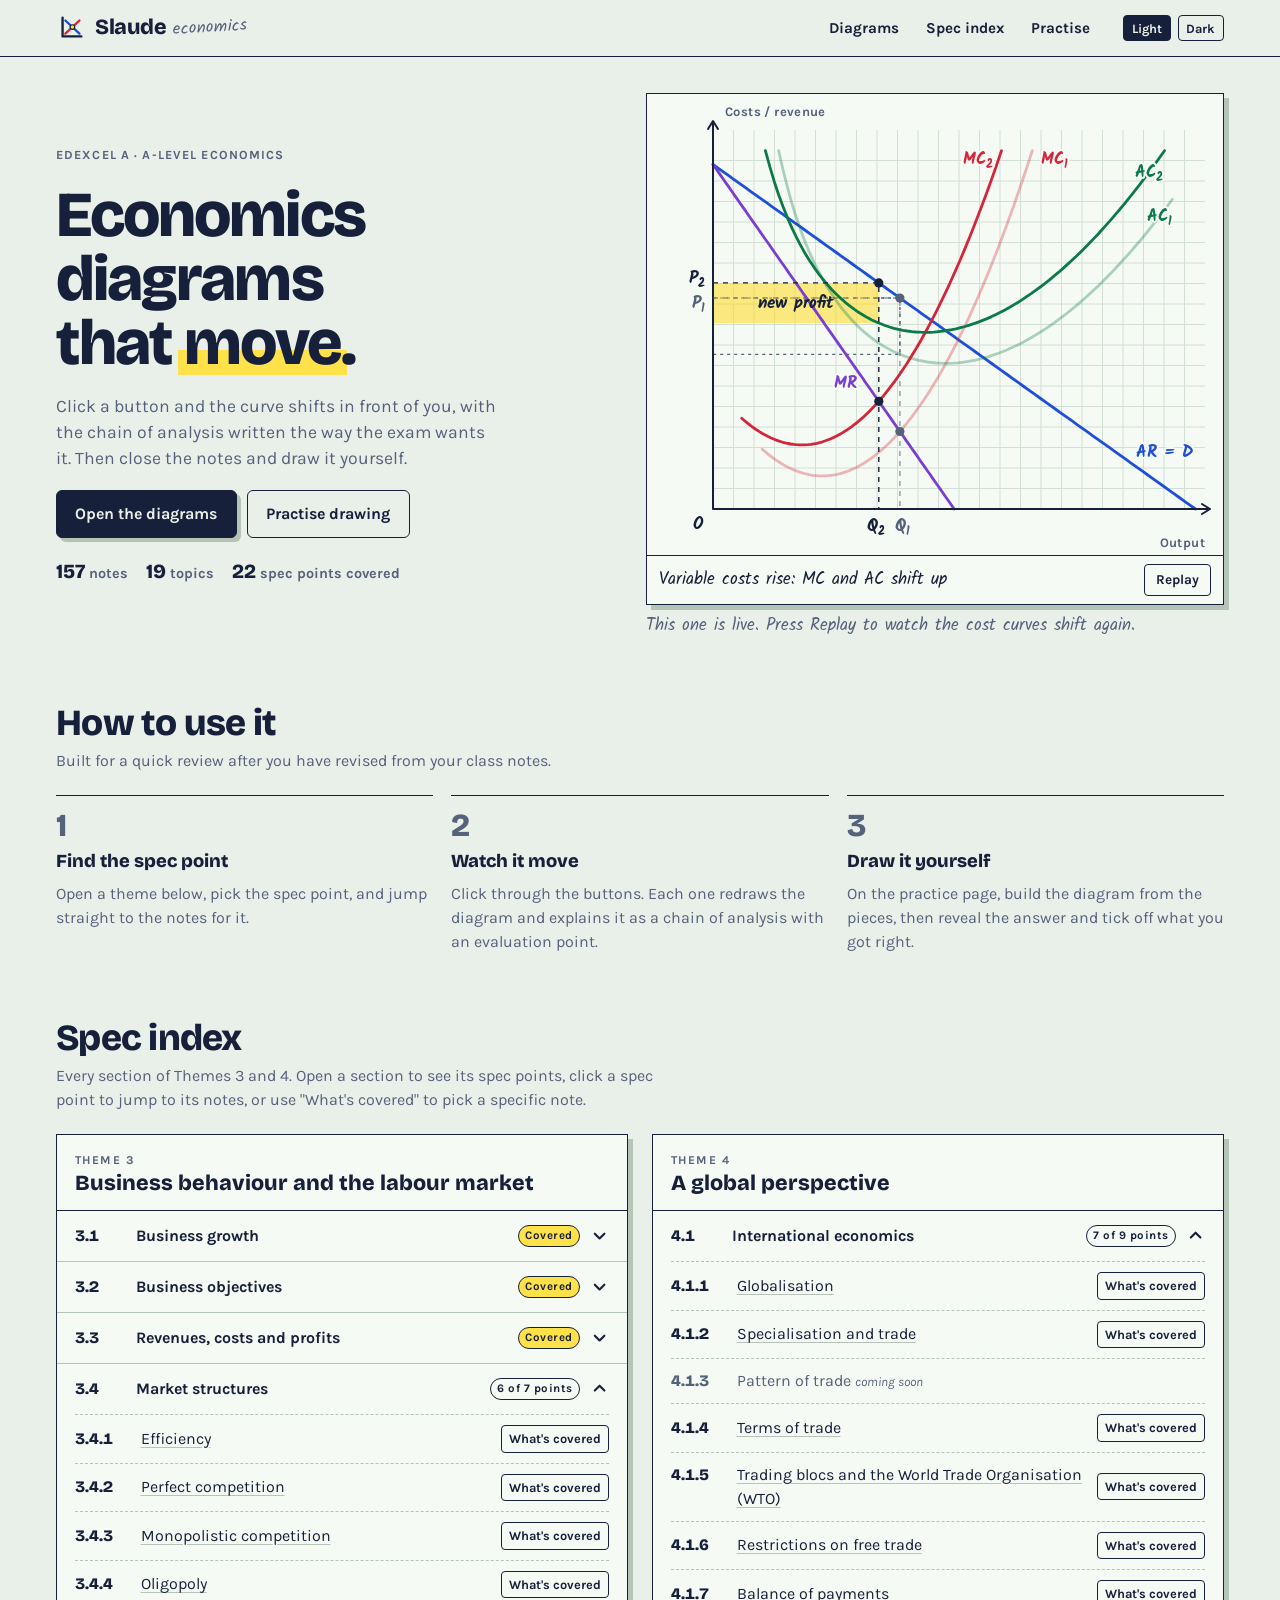
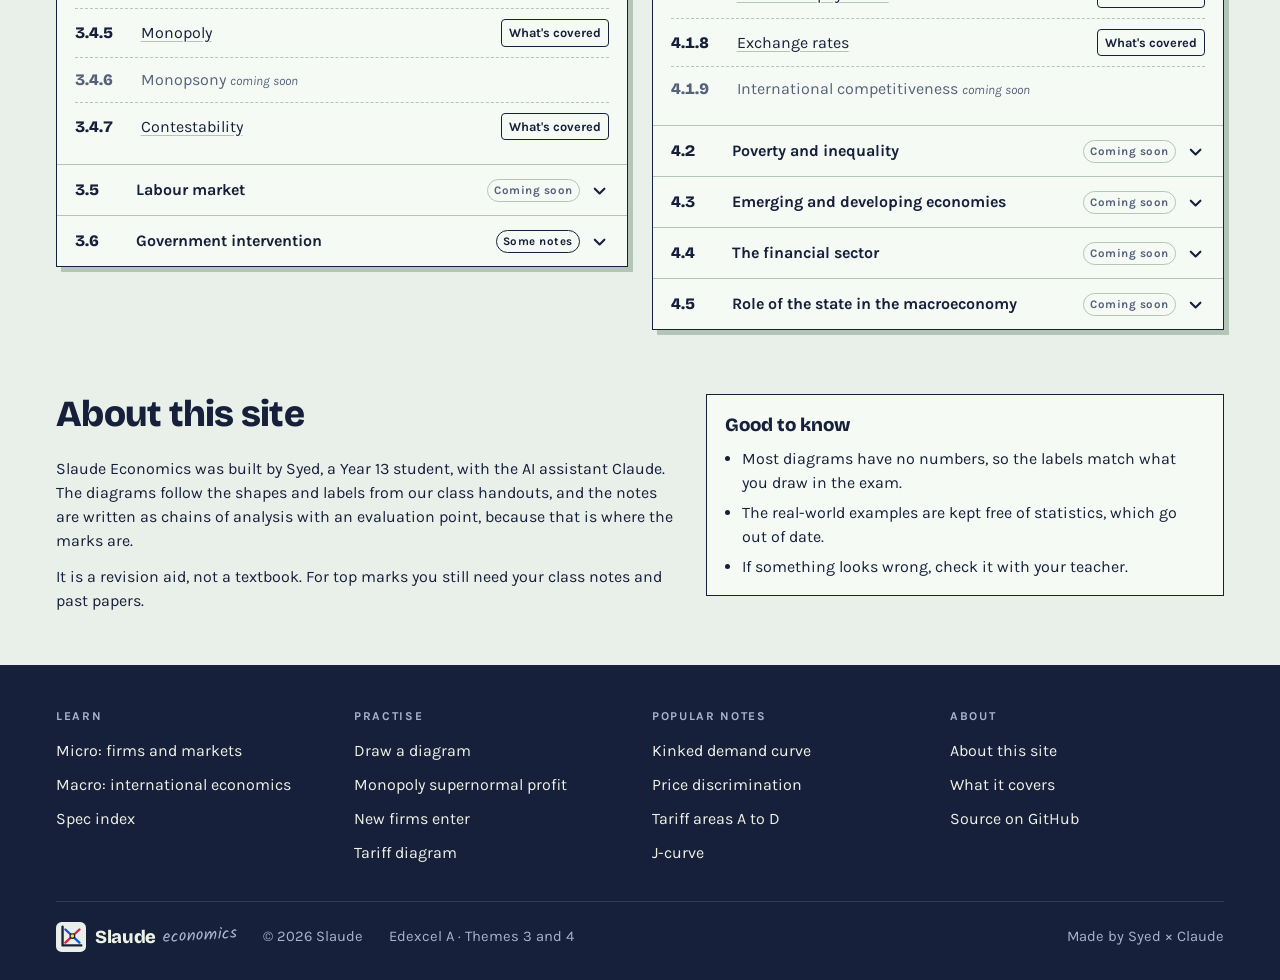
==== index.html @ 911ef0f9 "Add the rest of Theme 3: growth to barriers to entry Eight new Micro tabs built from MASTER handouts" ====
<!doctype html>
<html lang="en-GB">
<head>
<meta charset="utf-8">
<meta name="viewport" content="width=device-width, initial-scale=1, viewport-fit=cover">
<title>Slaude Economics: A-level Economics diagrams that move</title>
<meta name="description" content="Interactive A-level Economics (Edexcel A) diagrams with exam-style notes, a spec index for Themes 3 and 4, and a practice board for drawing diagrams yourself.">
<meta name="theme-color" content="#E9F0EA" media="(prefers-color-scheme: light)">
<meta name="theme-color" content="#14221D" media="(prefers-color-scheme: dark)">
<meta property="og:type" content="website">
<meta property="og:title" content="Slaude Economics: A-level Economics diagrams that move">
<meta property="og:description" content="Interactive A-level Economics (Edexcel A) diagrams with exam-style notes, a spec index for Themes 3 and 4, and a practice board for drawing diagrams yourself.">
<link rel="icon" href="favicon.svg" type="image/svg+xml">
<link rel="preconnect" href="https://fonts.googleapis.com">
<link rel="preconnect" href="https://fonts.gstatic.com" crossorigin>
<link rel="stylesheet" href="https://fonts.googleapis.com/css2?family=Bricolage+Grotesque:opsz,wght@12..96,600;12..96,800&family=Kalam:wght@400;700&family=Karla:wght@400;500;700&display=swap">
<link rel="stylesheet" href="style.css?v=26">
<link rel="stylesheet" href="site.css?v=26">
<script>try{var m=localStorage.getItem('tof-theme');if(m==='light'||m==='dark')document.documentElement.setAttribute('data-theme',m);}catch(e){}</script>
</head>
<body class="home-page">
<a class="skip" href="#main">Skip to content</a>
<header class="site-head">
  <div class="site-head-in">
    <a class="brand" href="./" aria-label="Slaude Economics, home">
      <img src="favicon.svg" alt="" width="30" height="30">
      <span class="brand-name">Slaude</span><span class="brand-sub">economics</span>
    </a>
    <nav class="site-nav" aria-label="Main">
      <a href="learn.html" data-nav="learn">Diagrams</a>
      <a href="./#spec" data-nav="spec">Spec index</a>
      <a href="practice.html" data-nav="practice">Practise</a>
    </nav>
    <div class="theme" role="group" aria-label="Colour mode">
      <button type="button" class="chip mini" id="theme-light" data-mode="light" aria-pressed="false">Light</button>
      <button type="button" class="chip mini" id="theme-dark" data-mode="dark" aria-pressed="false">Dark</button>
    </div>
  </div>
</header>
<main class="home" id="main">
  <section class="hero" aria-labelledby="hero-title">
    <div class="hero-text">
      <div class="eyebrow">Edexcel A &middot; A-level Economics</div>
      <h1 id="hero-title">Economics diagrams that <em>move</em>.</h1>
      <p class="lede">Click a button and the curve shifts in front of you, with the chain of analysis written the way the exam wants it. Then close the notes and draw it yourself.</p>
      <div class="cta">
        <a class="btn primary" href="learn.html">Open the diagrams</a>
        <a class="btn" href="practice.html">Practise drawing</a>
      </div>
      <ul class="facts" id="facts"></ul>
    </div>
    <div class="hero-demo">
      <div class="frame"><iframe src="learn.html?embed&amp;v=15#costup" title="Live example: a monopolist&#39;s variable costs rise" id="hero-frame"></iframe></div>
      <p class="cap">This one is live. Press Replay to watch the cost curves shift again.</p>
    </div>
  </section>

  <section aria-labelledby="how-title">
    <div class="sec-head">
      <h2 id="how-title">How to use it</h2>
      <p>Built for a quick review after you have revised from your class notes.</p>
    </div>
    <ol class="steps">
      <li><h3>Find the spec point</h3><p>Open a theme below, pick the spec point, and jump straight to the notes for it.</p></li>
      <li><h3>Watch it move</h3><p>Click through the buttons. Each one redraws the diagram and explains it as a chain of analysis with an evaluation point.</p></li>
      <li><h3>Draw it yourself</h3><p>On the practice page, build the diagram from the pieces, then reveal the answer and tick off what you got right.</p></li>
    </ol>
  </section>

  <section id="spec" aria-labelledby="spec-title">
    <div class="sec-head">
      <h2 id="spec-title">Spec index</h2>
      <p>Every section of Themes 3 and 4. Open a section to see its spec points, click a spec point to jump to its notes, or use "What&#39;s covered" to pick a specific note.</p>
    </div>
    <div class="spec-grid" id="spec-grid"></div>
  </section>

  <section id="about" class="about" aria-labelledby="about-title">
    <div>
      <div class="sec-head"><h2 id="about-title">About this site</h2></div>
      <p>Slaude Economics was built by Syed, a Year 13 student, with the AI assistant Claude. The diagrams follow the shapes and labels from our class handouts, and the notes are written as chains of analysis with an evaluation point, because that is where the marks are.</p>
      <p>It is a revision aid, not a textbook. For top marks you still need your class notes and past papers.</p>
    </div>
    <div class="card">
      <h3>Good to know</h3>
      <ul>
        <li>Most diagrams have no numbers, so the labels match what you draw in the exam.</li>
        <li>The real-world examples are kept free of statistics, which go out of date.</li>
        <li>If something looks wrong, check it with your teacher.</li>
      </ul>
    </div>
  </section>
</main>

<footer class="site-foot">
  <div class="foot-in">
    <div class="foot-cols">
      <div>
        <h2>Learn</h2>
        <ul>
          <li><a href="learn.html#micro">Micro: firms and markets</a></li>
          <li><a href="learn.html#macro">Macro: international economics</a></li>
          <li><a href="./#spec">Spec index</a></li>
        </ul>
      </div>
      <div>
        <h2>Practise</h2>
        <ul>
          <li><a href="practice.html">Draw a diagram</a></li>
          <li><a href="practice.html#q=mono-snp">Monopoly supernormal profit</a></li>
          <li><a href="practice.html#q=pc-entry">New firms enter</a></li>
          <li><a href="practice.html#q=tariff">Tariff diagram</a></li>
        </ul>
      </div>
      <div>
        <h2>Popular notes</h2>
        <ul>
          <li><a href="learn.html#kink">Kinked demand curve</a></li>
          <li><a href="learn.html#pd3">Price discrimination</a></li>
          <li><a href="learn.html#tf_areas">Tariff areas A to D</a></li>
          <li><a href="learn.html#fx_j">J-curve</a></li>
        </ul>
      </div>
      <div>
        <h2>About</h2>
        <ul>
          <li><a href="./#about">About this site</a></li>
          <li><a href="./#spec">What it covers</a></li>
          <li><a href="https://github.com/syedmominraza/econ-diagrams">Source on GitHub</a></li>
        </ul>
      </div>
    </div>
    <div class="foot-base">
      <a class="brand" href="./" aria-label="Slaude Economics, home"><img src="favicon.svg" alt="" width="26" height="26"><span class="brand-name">Slaude</span><span class="brand-sub">economics</span></a>
      <span>&copy; <span id="year">2026</span> Slaude</span>
      <span>Edexcel A &middot; Themes 3 and 4</span>
      <span class="made">Made by Syed &times; Claude</span>
    </div>
  </div>
</footer>
<script src="site.js?v=26"></script>
<script src="spec.js?v=26"></script>
<script src="home.js?v=26"></script>
</body>
</html>
---- style.css ----
/* A-level Economics Diagrams: styles */
html{-webkit-text-size-adjust:100%}
body{margin:0}
img{max-width:100%}
/* Layout: a revision-pad sheet. Topic tabs on top. Diagram on graph paper at left, pen-coloured curves,
   highlighter-pen shading; controls and exam-style notes at right. Dark = chalkboard. */
:root{
  --paper:#E9F0EA; --sheet:#F6FAF4; --grid:#D2DFD3; --rule:#B4C5B8;
  --ink:#17203A; --ink-soft:#56617A;
  --pen-ar:#1E4FD8; --pen-mr:#7A3FD0; --pen-mc:#D3263A; --pen-ac:#0B7A48;
  --eff-ink:#0A7F85;
  --hl-profit:#FFDD33; --hl-cost:#FF8DBA; --hl-dwl:#FF9A3D; --hl-cs:#6FB8FF; --hl-gain:#74D99A; --hl-op:.6;
  --swipe-a:#FFE24A; --swipe-b:#FFB3D1;
  --hover-bg:#FFE24A; --hover-fg:#17203A;
  --foot-bg:#17203A; --foot-fg:#EEF2E6; --foot-soft:#A9B3C9; --foot-line:#2E3A57; --heart:#E5484D;
  --font-display:"Bricolage Grotesque","Trebuchet MS",sans-serif;
  --font-body:"Karla","Segoe UI",system-ui,sans-serif;
  --font-hand:"Kalam","Comic Sans MS","Segoe Print",cursive;
}
@media (prefers-color-scheme: dark){
  :root:not([data-theme="light"]){
    --paper:#14221D; --sheet:#1A2C26; --grid:#284037; --rule:#3A564B;
    --ink:#EEF2E6; --ink-soft:#A6B6AB;
    --pen-ar:#84B4FF; --pen-mr:#C8ACFF; --pen-mc:#FF8E92; --pen-ac:#7FE0A6;
    --eff-ink:#62E0D4;
    --hl-profit:#FFE066; --hl-cost:#FF8DBA; --hl-dwl:#FFA552; --hl-cs:#6FB6FF; --hl-gain:#74D69A; --hl-op:.34;
    --swipe-a:rgba(255,224,102,.3); --swipe-b:rgba(255,141,186,.3);
    --hover-bg:#FFE066; --hover-fg:#14221D;
    --foot-bg:#0C1612; --foot-fg:#EEF2E6; --foot-soft:#94A79B; --foot-line:#24382F; --heart:#FF6B70;
    color-scheme:dark;
  }
}
:root[data-theme="dark"]{
  --paper:#14221D; --sheet:#1A2C26; --grid:#284037; --rule:#3A564B;
  --ink:#EEF2E6; --ink-soft:#A6B6AB;
  --pen-ar:#84B4FF; --pen-mr:#C8ACFF; --pen-mc:#FF8E92; --pen-ac:#7FE0A6;
  --eff-ink:#62E0D4;
  --hl-profit:#FFE066; --hl-cost:#FF8DBA; --hl-dwl:#FFA552; --hl-cs:#6FB6FF; --hl-gain:#74D69A; --hl-op:.34;
  --swipe-a:rgba(255,224,102,.3); --swipe-b:rgba(255,141,186,.3);
  --hover-bg:#FFE066; --hover-fg:#14221D;
    --foot-bg:#0C1612; --foot-fg:#EEF2E6; --foot-soft:#94A79B; --foot-line:#24382F; --heart:#FF6B70;
  color-scheme:dark;
}
*{box-sizing:border-box}
[hidden]{display:none!important}
body{background:var(--paper);color:var(--ink);font-family:var(--font-body);font-size:16px;line-height:1.5}
.page{max-width:1200px;margin:0 auto;padding-block:28px 48px;
  padding-left:max(16px, env(safe-area-inset-left, 0px));padding-right:max(16px, env(safe-area-inset-right, 0px));
  display:flex;flex-direction:column;gap:22px}

.page > header{display:flex;flex-direction:column;gap:6px}
.topbar{display:flex;justify-content:space-between;align-items:center;gap:12px;flex-wrap:wrap;margin-bottom:10px}
.theme{display:flex;gap:7px}
.credit{display:flex;flex-direction:column;align-items:flex-end;gap:3px;line-height:1;transform:rotate(-3deg);margin-right:6px}
.credit-main{background:linear-gradient(transparent 34%,var(--swipe-b) 34% 94%,transparent 94%);padding:0 .35em;white-space:nowrap}
.credit i{font-family:var(--font-hand);font-style:normal;font-size:1.05rem}
.credit b{font-family:var(--font-display);font-weight:800;font-size:1.45rem;letter-spacing:-.02em}
.credit small{font-size:.66rem;font-weight:700;letter-spacing:.16em;text-transform:uppercase;color:var(--ink-soft);padding-right:.35em}
.eyebrow{font-size:.78rem;font-weight:700;letter-spacing:.09em;text-transform:uppercase;color:var(--ink-soft)}
h1{font-family:var(--font-display);font-weight:800;font-size:clamp(1.8rem,4.6vw,2.8rem);line-height:1.08;margin:0;letter-spacing:-.02em;text-wrap:balance}
h1 span{background:linear-gradient(transparent 58%,var(--swipe-a) 58% 92%,transparent 92%);padding:0 .12em;margin:0 -.12em}
.lede{margin:0;max-width:60ch;color:var(--ink-soft)}

.tabs{display:flex;gap:8px;border-bottom:1.5px solid var(--ink);flex-wrap:wrap}
.tab{font-family:var(--font-display);font-weight:800;font-size:1.05rem;padding:.5em 1.1em;border:1.5px solid var(--ink);border-bottom:0;
  background:transparent;color:var(--ink);border-radius:6px 6px 0 0;cursor:pointer}
.tab:hover{background:var(--hover-bg);color:var(--hover-fg)}
.tab[aria-selected="true"]{background:var(--ink);color:var(--paper)}
/* Micro has two labelled rows of tabs */
.tabs.grouped{flex-direction:column;flex-wrap:nowrap;gap:12px;border-bottom:0}
.tabgroup{display:flex;flex-direction:column;gap:6px;min-width:0}
.tabgroup-h{font-size:.74rem;font-weight:700;letter-spacing:.09em;text-transform:uppercase;color:var(--ink-soft)}
.tabrow{display:flex;gap:8px;flex-wrap:wrap;border-bottom:1.5px solid var(--ink)}
.tabrow .tab{font-size:1rem;padding:.45em .95em}
/* on a phone each group is one row you swipe sideways, so 13 tabs do not push the diagram down */
@media (max-width:560px){
  .tabrow{gap:6px;border-bottom:0;flex-wrap:nowrap;overflow-x:auto;scrollbar-width:none;padding-bottom:2px;position:relative}
  .tabrow::-webkit-scrollbar{display:none}
  .tabrow .tab{flex:0 0 auto;border-bottom:1.5px solid var(--ink);border-radius:6px;font-size:.93rem;padding:.36em .75em}
}

.layout{display:grid;grid-template-columns:minmax(0,1.12fr) minmax(0,1fr);gap:32px;align-items:start}
.diagram{position:sticky;top:calc(12px + env(safe-area-inset-top, 0px));min-width:0}
.side{display:flex;flex-direction:column;gap:24px;min-width:0}
@media (max-width:880px){
  .layout{grid-template-columns:minmax(0,1fr);gap:20px}
  .diagram{position:static}
}

/* diagram sheet */
.sheet{background:var(--sheet);border:1.5px solid var(--ink);box-shadow:5px 5px 0 var(--rule)}
#plot{width:100%;display:block}
#plot svg{display:block;width:100%;height:auto}
.sheet-foot{display:flex;justify-content:space-between;align-items:center;gap:12px;flex-wrap:wrap;
  border-top:1.5px solid var(--ink);padding:8px 12px;min-height:46px}
.showing{font-family:var(--font-hand);font-size:1.05rem;line-height:1.3}
.replay{font:inherit;font-weight:700;font-size:.85rem;padding:.35em .8em;border:1.5px solid var(--ink);
  background:transparent;color:var(--ink);border-radius:4px;cursor:pointer}
.replay:hover{background:var(--hover-bg);color:var(--hover-fg)}

/* svg styling */
.gridline{stroke:var(--grid);stroke-width:1}
.axis{stroke:var(--ink);stroke-width:2;fill:none;stroke-linecap:round;stroke-linejoin:round}
.curve{fill:none;stroke-width:2.8;stroke-linecap:round;stroke-linejoin:round}
.c-ar{stroke:var(--pen-ar)} .c-mr{stroke:var(--pen-mr)} .c-mc{stroke:var(--pen-mc)} .c-ac{stroke:var(--pen-ac)}
.mrgap{stroke-dasharray:2 7}
.ghost{opacity:.33}
.guide{fill:none;stroke:var(--ink);stroke-width:1.4;stroke-dasharray:5 5}
.guide.muted{stroke:var(--ink-soft);opacity:.65}
.guide.eff{stroke:var(--eff-ink)}
.gap{stroke:var(--eff-ink);stroke-width:4;stroke-linecap:round}
.leader{stroke:var(--ink);stroke-width:1.3;fill:none}
.leader.eff{stroke:var(--eff-ink)}
.dot{fill:var(--ink)} .dot.muted{fill:var(--ink-soft)} .dot.eff{fill:var(--eff-ink)}
.area{opacity:var(--hl-op)}
.a-profit{fill:var(--hl-profit)} .a-cost{fill:var(--hl-cost)} .a-dwl{fill:var(--hl-dwl)} .a-cs{fill:var(--hl-cs)} .a-gain{fill:var(--hl-gain)}
.outline{fill:none;stroke:var(--ink-soft);stroke-width:1.4;stroke-dasharray:3 4}
#plot text{font-family:var(--font-hand);fill:var(--ink)}
#plot text.halo{paint-order:stroke;stroke:var(--sheet);stroke-width:4px;stroke-linejoin:round}
#plot text.t-ar{fill:var(--pen-ar)} #plot text.t-mr{fill:var(--pen-mr)} #plot text.t-mc{fill:var(--pen-mc)} #plot text.t-ac{fill:var(--pen-ac)}
#plot text.t-eff{fill:var(--eff-ink)} #plot text.t-muted{fill:var(--ink-soft)}
#plot text.bold{font-weight:700}
#plot text.panel-head{font-family:var(--font-body);font-weight:700;fill:var(--ink)}
#plot text.axis-title{font-family:var(--font-body);font-weight:700;fill:var(--ink-soft);letter-spacing:.03em}
.sub{font-size:.72em}
/* boxes in the business growth (integration) diagram */
.cbox{fill:var(--sheet);stroke:var(--ink);stroke-width:1.5}
.cbox.me{fill:var(--swipe-a)} .cbox.on{fill:var(--swipe-b)}
#plot text.role{font-family:var(--font-body);font-weight:500;fill:var(--ink-soft)}
.fade{animation:fade .4s ease-out}
@keyframes fade{from{opacity:0}to{opacity:1}}

/* html panels inside the sheet (payoff matrix, concentration ratio) */
#panel{padding:18px 16px 20px;display:flex;flex-direction:column;gap:14px}
.panel-head{display:flex;justify-content:space-between;gap:10px;flex-wrap:wrap;align-items:baseline}
.panel-head strong{font-family:var(--font-display);font-weight:800;font-size:1.05rem}
.key{display:flex;gap:14px;font-weight:700;font-size:.85rem}
.fa{color:var(--pen-ar)} .fb{color:var(--pen-mc)}
.game{width:100%;border-collapse:separate;border-spacing:6px;table-layout:fixed}
.game th{font-size:.8rem;font-weight:700;line-height:1.25;padding:4px 2px;text-align:center}
.game th.rowh{text-align:right;padding-right:6px;width:24%}
.game th small{display:block;font-size:.72rem;letter-spacing:.07em;text-transform:uppercase}
.cell{width:100%;display:flex;flex-direction:column;gap:5px;align-items:center;padding:16px 4px;border:1.5px solid var(--ink);
  background:transparent;border-radius:4px;cursor:pointer;font:inherit;color:var(--ink)}
.cell:hover{background:var(--swipe-b)}
.cell[aria-pressed="true"]{background:var(--swipe-a);box-shadow:inset 0 0 0 2px var(--ink)}
.cell:focus-visible{outline:3px solid var(--pen-ar);outline-offset:2px}
.pay{font-family:var(--font-display);font-weight:800;font-size:1.02rem;line-height:1.2;padding:2px 9px;border:2px solid transparent;border-radius:999px;white-space:nowrap}
.pay.a{color:var(--pen-ar)} .pay.b{color:var(--pen-mc)}
.pay.best{border-color:currentColor}
.hint{font-family:var(--font-hand);font-size:1.02rem;line-height:1.35;margin:0}

.cr-rows{display:flex;flex-direction:column;gap:7px}
.cr-row{display:grid;grid-template-columns:4.6em 4.4em minmax(0,1fr);gap:10px;align-items:center}
.cr-row label,.cr-row .nm{font-weight:700;font-size:.9rem}
.cr-row input{font:inherit;font-weight:700;width:100%;padding:.25em .4em;border:1.5px solid var(--ink);border-radius:4px;background:var(--paper);color:var(--ink);font-variant-numeric:tabular-nums}
.cr-row .val{font-weight:700;font-variant-numeric:tabular-nums;padding-left:.45em}
.bar{height:16px;background:transparent;border-bottom:1px dashed var(--rule)}
.bar i{display:block;height:100%;background:var(--ink-soft);opacity:.45;min-width:2px}
.cr-row.top .bar i{background:var(--hl-profit);opacity:1;box-shadow:inset 0 0 0 1.5px var(--ink)}
.cr-out{border-top:1.5px solid var(--ink);padding-top:12px;display:flex;flex-direction:column;gap:4px}
.cr-out .big{font-family:var(--font-display);font-weight:800;font-size:1.9rem;line-height:1.1;font-variant-numeric:tabular-nums}
.cr-out .sum{font-weight:700;font-variant-numeric:tabular-nums}
.minis{display:flex;flex-wrap:wrap;gap:7px;align-items:center}
.minis span{font-size:.74rem;font-weight:700;letter-spacing:.09em;text-transform:uppercase;color:var(--ink-soft);margin-right:2px}

/* Micro / Macro switch */
.sections{display:inline-flex;align-self:flex-start;border:1.5px solid var(--ink);border-radius:999px;padding:3px;gap:2px}
.sec{font-family:var(--font-display);font-weight:800;font-size:1.05rem;padding:.38em 1.4em;border:0;border-radius:999px;background:transparent;color:var(--ink);cursor:pointer}
.sec:hover{background:var(--hover-bg);color:var(--hover-fg)}
.sec[aria-selected="true"]{background:var(--ink);color:var(--paper)}
.sec:focus-visible{outline:3px solid var(--pen-ar);outline-offset:2px}

/* text cards shown in the sheet (examples, consumer effects, notes-only topics) */
.card-list{display:flex;flex-direction:column;gap:14px}
.ex{display:flex;flex-direction:column;gap:6px;padding-bottom:14px;border-bottom:1px dashed var(--rule)}
.ex:last-child{border-bottom:0;padding-bottom:0}
.ex h4{margin:0;font-family:var(--font-display);font-weight:800;font-size:1.08rem;line-height:1.25;display:flex;flex-wrap:wrap;gap:8px;align-items:center}
.ex p{margin:0;font-size:.93rem;line-height:1.45}
.ex b.k{font-size:.7rem;font-weight:700;letter-spacing:.08em;text-transform:uppercase;color:var(--ink-soft);margin-right:.6em}
.chipv{font-family:var(--font-body);font-weight:700;font-size:.78rem;line-height:1.3;padding:.12em .55em;border:1.5px solid var(--ink);border-radius:4px;white-space:nowrap}
.chipv.yes{background:var(--swipe-a)} .chipv.no{background:var(--swipe-b)}
.chips-v{display:flex;flex-wrap:wrap;gap:5px}

/* calculators */
.calc-grid{display:grid;grid-template-columns:5.5em minmax(0,1fr) minmax(0,1fr);gap:8px 10px;align-items:center}
.calc-grid .ch{font-size:.74rem;font-weight:700;letter-spacing:.07em;text-transform:uppercase;color:var(--ink-soft)}
.calc-grid .cl{font-weight:700;font-size:.92rem}
.calc-grid input{font:inherit;font-weight:700;width:100%;padding:.25em .4em;border:1.5px solid var(--ink);border-radius:4px;background:var(--paper);color:var(--ink);font-variant-numeric:tabular-nums}
/* theme 3 calculators: a revenue table and simple label / input forms */
.ctable{display:grid;gap:6px 10px;align-items:center}
.ct-rev{grid-template-columns:1.6em minmax(0,1.3fr) repeat(3,minmax(0,1fr))}
.ctable .ch{font-size:.72rem;font-weight:700;letter-spacing:.07em;text-transform:uppercase;color:var(--ink-soft)}
.ctable .cq,.ctable .cv{font-weight:700;font-variant-numeric:tabular-nums}
.ctable .cv.hi{background:var(--swipe-a);border-radius:3px;padding:0 .25em;justify-self:start}
.ctable input,.cform input{font:inherit;font-size:16px;font-weight:700;width:100%;padding:.25em .4em;border:1.5px solid var(--ink);border-radius:4px;background:var(--paper);color:var(--ink);font-variant-numeric:tabular-nums}
.cform{display:grid;grid-template-columns:minmax(0,1fr) minmax(0,9.5em);gap:8px 12px;align-items:center}
.cform label{font-weight:700;font-size:.92rem;line-height:1.3}
.slide{display:grid;grid-template-columns:8.2em minmax(0,1fr) 2.2em;gap:10px;align-items:center}
.slide label{font-weight:700;font-size:.9rem}
.slide b{font-family:var(--font-display);font-weight:800;font-variant-numeric:tabular-nums}
.slide input{width:100%;accent-color:var(--pen-ar)}

/* controls */
.controls{display:flex;flex-direction:column;gap:14px}
.group{display:flex;flex-direction:column;gap:7px}
.group h2{margin:0;font-family:var(--font-body);font-size:.74rem;font-weight:700;letter-spacing:.09em;text-transform:uppercase;color:var(--ink-soft)}
.chips{display:flex;flex-wrap:wrap;gap:7px}
.chip{font:inherit;font-weight:700;font-size:.9rem;line-height:1.2;padding:.5em .75em;border:1.5px solid var(--ink);
  background:transparent;color:var(--ink);border-radius:4px;cursor:pointer}
.chip.mini{font-size:.82rem;padding:.35em .6em}
.chip:hover{background:var(--hover-bg);color:var(--hover-fg)}
.chip[aria-pressed="true"]{background:var(--ink);color:var(--paper)}
.chip:focus-visible,.replay:focus-visible,.tab:focus-visible{outline:3px solid var(--pen-ar);outline-offset:2px}

/* notes */
.notes{border-top:1.5px solid var(--ink);padding-top:18px;display:flex;flex-direction:column;gap:16px}
.notes h3{font-family:var(--font-display);font-weight:800;font-size:1.55rem;line-height:1.15;margin:0;text-wrap:balance;letter-spacing:-.01em}
.notes p{margin:0;max-width:62ch}
.lead{font-size:1.02rem}
.label{font-size:.74rem;font-weight:700;letter-spacing:.09em;text-transform:uppercase;color:var(--ink-soft);margin:0 0 6px}
ol.chain,ul.plain{margin:0;padding:0;list-style:none;display:flex;flex-direction:column;gap:9px;max-width:62ch}
ol.chain{counter-reset:step}
ol.chain li{counter-increment:step;display:grid;grid-template-columns:1.7em minmax(0,1fr);gap:4px}
ol.chain li::before{content:counter(step);font-family:var(--font-display);font-weight:800;font-size:1.05rem;line-height:1.4;color:var(--ink-soft)}
ul.plain li{display:grid;grid-template-columns:5.2em minmax(0,1fr);gap:8px}
ul.plain b{font-family:var(--font-hand);font-size:1.1rem;line-height:1.35}
.k-ar{color:var(--pen-ar)} .k-mr{color:var(--pen-mr)} .k-mc{color:var(--pen-mc)} .k-ac{color:var(--pen-ac)}
.compare{display:grid;grid-template-columns:repeat(4,minmax(0,1fr));border:1.5px solid var(--ink)}
.compare div{padding:8px 10px;display:flex;flex-direction:column;gap:1px;min-width:0}
.compare div+div{border-left:1.5px solid var(--ink)}
.compare span{font-size:.72rem;font-weight:700;letter-spacing:.07em;text-transform:uppercase;color:var(--ink-soft)}
.compare strong{font-family:var(--font-display);font-weight:800;font-size:1rem;line-height:1.25}
@media (max-width:460px){
  .compare{grid-template-columns:repeat(2,minmax(0,1fr))}
  .compare div:nth-child(3){border-left:0}
  .compare div:nth-child(n+3){border-top:1.5px solid var(--ink)}
}
.eval .label span{background:linear-gradient(transparent 40%,var(--swipe-b) 40% 95%,transparent 95%);padding:0 .25em;margin:0 -.25em;color:var(--ink)}
.tip{font-family:var(--font-hand);font-size:1.12rem;line-height:1.4;color:var(--pen-mc);max-width:52ch}
.page-note{font-size:.85rem;color:var(--ink-soft);border-top:1px solid var(--rule);padding-top:14px}
@media (prefers-reduced-motion: reduce){.fade{animation:none}}
---- site.css ----
/* =====================================================================
   Site chrome (header, footer), home page, spec index and practice page.
   Colour tokens come from style.css.
   ===================================================================== */
html{scroll-padding-top:84px}
.skip{position:absolute;left:-9999px;top:8px;z-index:50;background:var(--ink);color:var(--paper);padding:.5em .9em;border-radius:4px}
.skip:focus{left:max(16px, env(safe-area-inset-left, 0px))}
a{color:inherit}

/* ---------- header ---------- */
body::before{content:"";position:fixed;inset:0 0 auto;height:env(safe-area-inset-top, 0px);z-index:31;background:var(--paper)}
.site-head{position:sticky;top:env(safe-area-inset-top, 0px);z-index:30;background:var(--paper);border-bottom:1.5px solid var(--ink)}
.site-head-in{max-width:1200px;margin:0 auto;display:flex;align-items:center;gap:10px 22px;flex-wrap:wrap;
  padding-block:10px;padding-left:max(16px, env(safe-area-inset-left, 0px));padding-right:max(16px, env(safe-area-inset-right, 0px))}
.brand{display:inline-flex;align-items:center;gap:9px;text-decoration:none;color:var(--ink);margin-right:auto}
.brand img{width:30px;height:30px;display:block}
.brand-name{font-family:var(--font-display);font-weight:800;font-size:1.35rem;letter-spacing:-.02em;line-height:1}
.brand-sub{font-family:var(--font-hand);font-size:1.05rem;line-height:1;color:var(--ink-soft);transform:rotate(-3deg);margin-left:-2px}
.site-nav{display:flex;gap:4px;align-items:center}
.site-nav a{font-weight:700;font-size:.95rem;text-decoration:none;padding:.45em .75em;border-radius:6px;color:var(--ink)}
.site-nav a:hover{background:var(--hover-bg);color:var(--hover-fg)}
.site-nav a[aria-current="page"]{background:var(--ink);color:var(--paper)}
.site-head .theme .chip{font-size:.8rem;padding:.35em .6em}
@media (max-width:640px){
  .site-head-in{gap:8px 10px}
  .site-nav{order:3;width:100%;justify-content:space-between}
  .site-nav a{flex:1;text-align:center;padding:.45em .3em;font-size:.9rem}
}

/* ---------- footer ---------- */
.site-foot{background:var(--foot-bg);color:var(--foot-fg);margin-top:40px}
.foot-in{max-width:1200px;margin:0 auto;padding-block:42px 28px;
  padding-left:max(16px, env(safe-area-inset-left, 0px));padding-right:max(16px, env(safe-area-inset-right, 0px))}
.foot-cols{display:grid;grid-template-columns:repeat(4,minmax(0,1fr));gap:28px 24px}
.foot-cols h2{margin:0 0 14px;font-family:var(--font-body);font-size:.75rem;font-weight:700;letter-spacing:.14em;text-transform:uppercase;color:var(--foot-soft)}
.foot-cols ul{list-style:none;margin:0;padding:0;display:flex;flex-direction:column;gap:10px}
.foot-cols a{color:var(--foot-fg);text-decoration:none;font-size:1rem}
.foot-cols a:hover{text-decoration:underline;text-underline-offset:3px}
.foot-base{display:flex;flex-wrap:wrap;align-items:center;gap:10px 26px;margin-top:36px;padding-top:20px;border-top:1px solid var(--foot-line);color:var(--foot-soft);font-size:.92rem}
.foot-base .brand{color:var(--foot-fg);margin-right:0}
.foot-base .brand-name{font-size:1.15rem}
.foot-base .brand-sub{color:var(--foot-soft)}
.foot-base .made{margin-left:auto;display:inline-flex;align-items:center;gap:6px}
.heart{color:var(--heart);font-size:1.15em;line-height:1}
@media (max-width:760px){
  .foot-cols{grid-template-columns:repeat(2,minmax(0,1fr))}
  .foot-base .made{margin-left:0}
}

/* ---------- home: hero ---------- */
.home{max-width:1200px;margin:0 auto;padding-block:36px 0;display:flex;flex-direction:column;gap:64px;
  padding-left:max(16px, env(safe-area-inset-left, 0px));padding-right:max(16px, env(safe-area-inset-right, 0px))}
.hero{display:grid;grid-template-columns:minmax(0,1fr) minmax(0,1.05fr);gap:40px;align-items:center}
.hero-text{display:flex;flex-direction:column;gap:18px;min-width:0}
.hero h1{font-size:clamp(2.3rem,6vw,4rem);line-height:1;letter-spacing:-.03em}
.hero h1 em{font-style:normal;background:linear-gradient(transparent 60%,var(--swipe-a) 60% 92%,transparent 92%);padding:0 .1em;margin:0 -.1em}
.hero .lede{font-size:1.1rem;max-width:44ch}
.cta{display:flex;flex-wrap:wrap;gap:10px}
.btn{display:inline-flex;align-items:center;gap:8px;font:inherit;font-weight:700;font-size:1rem;padding:.7em 1.15em;border-radius:6px;
  border:1.5px solid var(--ink);text-decoration:none;cursor:pointer;background:transparent;color:var(--ink)}
.btn.primary{background:var(--ink);color:var(--paper);box-shadow:4px 4px 0 var(--rule)}
.btn:hover{background:var(--hover-bg);color:var(--hover-fg)}
.btn:focus-visible{outline:3px solid var(--pen-ar);outline-offset:2px}
.hero-demo{min-width:0;display:flex;flex-direction:column;gap:8px}
.hero-demo .frame{background:var(--sheet);border:1.5px solid var(--ink);box-shadow:5px 5px 0 var(--rule)}
.hero-demo iframe{display:block;width:100%;border:0;height:440px;background:var(--sheet)}
.hero-demo .cap{font-family:var(--font-hand);font-size:1.05rem;color:var(--ink-soft);margin:0}
.facts{display:flex;flex-wrap:wrap;gap:8px 18px;margin:0;padding:0;list-style:none;font-weight:700;font-size:.9rem;color:var(--ink-soft)}
.facts b{font-family:var(--font-display);font-weight:800;font-size:1.25rem;color:var(--ink);margin-right:4px}
@media (max-width:880px){ .hero{grid-template-columns:minmax(0,1fr);gap:28px} }

/* ---------- home: sections ---------- */
.sec-head{display:flex;flex-direction:column;gap:6px;margin-bottom:22px}
.sec-head h2{margin:0;font-family:var(--font-display);font-weight:800;font-size:clamp(1.6rem,3.5vw,2.3rem);letter-spacing:-.02em;line-height:1.1;text-wrap:balance}
.sec-head p{margin:0;color:var(--ink-soft);max-width:62ch}
.steps{display:grid;grid-template-columns:repeat(3,minmax(0,1fr));gap:18px;margin:0;padding:0;list-style:none;counter-reset:st}
.steps li{counter-increment:st;border-top:1.5px solid var(--ink);padding-top:14px;display:flex;flex-direction:column;gap:6px}
.steps li::before{content:counter(st);font-family:var(--font-display);font-weight:800;font-size:2rem;line-height:1;color:var(--ink-soft)}
.steps h3{margin:0;font-family:var(--font-display);font-weight:800;font-size:1.15rem}
.steps p{margin:0;color:var(--ink-soft)}
@media (max-width:760px){ .steps{grid-template-columns:minmax(0,1fr)} }

/* ---------- spec index ---------- */
.spec-grid{display:grid;grid-template-columns:repeat(2,minmax(0,1fr));gap:24px;align-items:start}
@media (max-width:880px){ .spec-grid{grid-template-columns:minmax(0,1fr)} }
.theme-card{border:1.5px solid var(--ink);background:var(--sheet);box-shadow:5px 5px 0 var(--rule);min-width:0}
.theme-card > header{padding:16px 18px 14px;border-bottom:1.5px solid var(--ink);display:flex;flex-direction:column;gap:2px}
.theme-card > header span{font-size:.75rem;font-weight:700;letter-spacing:.12em;text-transform:uppercase;color:var(--ink-soft)}
.theme-card > header h3{margin:0;font-family:var(--font-display);font-weight:800;font-size:1.35rem;line-height:1.15}
.sect{border-bottom:1px solid var(--rule)}
.sect:last-child{border-bottom:0}
.sect > summary{list-style:none;cursor:pointer;display:grid;grid-template-columns:3.2em minmax(0,1fr) auto 1.2em;gap:10px;align-items:center;padding:13px 18px}
.sect > summary::-webkit-details-marker{display:none}
.sect > summary:hover{background:var(--grid)}
.sect > summary:focus-visible{outline:3px solid var(--pen-ar);outline-offset:-3px}
.code{font-family:var(--font-display);font-weight:800;font-variant-numeric:tabular-nums}
.sect-name{font-weight:700}
.chev{width:1.2em;height:1.2em;transition:transform .2s}
.sect[open] > summary .chev{transform:rotate(180deg)}
.status{font-size:.72rem;font-weight:700;letter-spacing:.04em;padding:.15em .55em;border-radius:999px;border:1.5px solid var(--ink);white-space:nowrap}
.status.full{background:var(--swipe-a);color:var(--ink)}
.status.part{background:transparent}
.status.soon{border-color:var(--rule);color:var(--ink-soft)}
.pts{list-style:none;margin:0;padding:0 18px 14px 18px;display:flex;flex-direction:column}
.pt{border-top:1px dashed var(--rule);padding:10px 0}
.pt-row{display:flex;align-items:center;gap:10px}
.pt-link{flex:1;min-width:0;display:grid;grid-template-columns:3.6em minmax(0,1fr);gap:8px;align-items:baseline;text-decoration:none;color:var(--ink);padding:4px 6px;margin:-4px -6px;border-radius:5px}
a.pt-link:hover{background:var(--hover-bg);color:var(--hover-fg)}
a.pt-link .pt-name{text-decoration:underline;text-decoration-color:var(--rule);text-underline-offset:3px}
span.pt-link{color:var(--ink-soft)}
.pt-more{font:inherit;font-size:.8rem;font-weight:700;border:1.5px solid var(--ink);border-radius:4px;background:transparent;color:var(--ink);padding:.25em .55em;cursor:pointer;white-space:nowrap}
.pt-more:hover{background:var(--hover-bg);color:var(--hover-fg)}
.pt-more[aria-expanded="true"]{background:var(--ink);color:var(--paper)}
.pt-body{margin:10px 0 2px 3.6em;display:flex;flex-direction:column;gap:9px}
.pt-item{display:flex;flex-direction:column;gap:5px}
.pt-item > span{font-size:.85rem;color:var(--ink-soft)}
.pt-chips{display:flex;flex-wrap:wrap;gap:5px}
.pt-chips a{font-size:.82rem;font-weight:700;text-decoration:none;color:var(--ink);border:1.5px solid var(--ink);border-radius:4px;padding:.2em .5em;background:var(--paper)}
.pt-chips a:hover{background:var(--hover-bg);color:var(--hover-fg)}
.soon-note{font-size:.8rem;color:var(--ink-soft);font-style:italic}
@media (max-width:460px){ .pt-body{margin-left:0} .sect > summary{padding:12px 14px} .pts{padding:0 14px 12px} }
.about{display:grid;grid-template-columns:minmax(0,1.2fr) minmax(0,1fr);gap:28px;align-items:start}
.about p{margin:0 0 12px;max-width:62ch}
.about .card{border:1.5px solid var(--ink);padding:16px 18px;background:var(--sheet)}
.about .card h3{margin:0 0 8px;font-family:var(--font-display);font-weight:800}
.about .card ul{margin:0;padding-left:1.1em;display:flex;flex-direction:column;gap:6px}
@media (max-width:760px){ .about{grid-template-columns:minmax(0,1fr)} }

/* ---------- learn page: smaller intro ---------- */
.learn .page > header h1{font-size:clamp(1.6rem,3.6vw,2.3rem)}
.page-note{font-size:.85rem;color:var(--ink-soft);border-top:1px solid var(--rule);padding-top:14px;margin:0}

/* ---------- embedded diagram (used inside the home page and practice answers) ---------- */
html.embed body{background:var(--sheet)}
html.embed .site-head, html.embed .site-foot, html.embed .page > header, html.embed .sections,
html.embed .tabs, html.embed .side, html.embed .page-note, html.embed body::before{display:none}
html.embed .page{max-width:none;padding:0;gap:0}
html.embed .layout{display:block}
html.embed .diagram{position:static}
html.embed .sheet{border:0;box-shadow:none}

/* =====================================================================
   PRACTICE PAGE
   ===================================================================== */
.practice{max-width:1240px;margin:0 auto;padding-block:26px 0;display:flex;flex-direction:column;gap:18px;
  padding-left:max(16px, env(safe-area-inset-left, 0px));padding-right:max(16px, env(safe-area-inset-right, 0px))}
.practice > header{display:flex;flex-direction:column;gap:6px}
.practice h1{font-size:clamp(1.6rem,3.6vw,2.3rem)}
.qbar{border:1.5px solid var(--ink);background:var(--sheet);padding:14px 16px;display:flex;flex-direction:column;gap:12px}
.qbar-top{display:flex;flex-wrap:wrap;gap:8px;align-items:center}
.qbar select{font:inherit;font-weight:700;padding:.4em .5em;border:1.5px solid var(--ink);border-radius:4px;background:var(--paper);color:var(--ink);max-width:100%;min-width:0;flex:1 1 260px}
.qtext{font-family:var(--font-display);font-weight:800;font-size:1.25rem;line-height:1.3;margin:0;text-wrap:balance}
.qmeta{display:flex;flex-wrap:wrap;gap:6px;align-items:center}
.qmeta .status{background:var(--paper)}
.qactions{display:flex;flex-wrap:wrap;gap:8px}
.qactions .btn{font-size:.92rem;padding:.5em .9em}
.pgrid{display:grid;grid-template-columns:minmax(0,1.5fr) minmax(300px,1fr);gap:22px;align-items:start}
@media (max-width:900px){ .pgrid{grid-template-columns:minmax(0,1fr)} }
.board-wrap{min-width:0;display:flex;flex-direction:column;gap:8px}
.board{position:relative;width:100%;aspect-ratio:10/7;max-width:100%;background:var(--sheet);border:1.5px solid var(--ink);box-shadow:5px 5px 0 var(--rule);touch-action:none;user-select:none;-webkit-user-select:none}
.board svg{position:absolute;inset:0;width:100%;height:100%;display:block}
.axis-in{position:absolute;font-family:var(--font-hand);font-weight:700;font-size:clamp(.8rem,1.7vw,1.05rem);color:var(--ink);
  background:var(--paper);border:1.5px dashed var(--ink-soft);border-radius:4px;padding:.1em .35em;width:21%;min-width:0;z-index:2}
.axis-in::placeholder{color:var(--ink-soft);opacity:.8;font-weight:400}
.axis-in:focus{outline:2px solid var(--pen-ar);border-style:solid}
.board-tools{display:flex;flex-wrap:wrap;gap:6px;align-items:center}
.board-tools .chip{font-size:.85rem}
.board-tools .hint{font-size:.82rem;color:var(--ink-soft);margin-left:auto}
.pside{display:flex;flex-direction:column;gap:16px;min-width:0}
.ptitle{margin:0 0 8px;font-size:.74rem;font-weight:700;letter-spacing:.09em;text-transform:uppercase;color:var(--ink-soft)}
.palette{display:grid;grid-template-columns:repeat(3,minmax(0,1fr));grid-auto-rows:104px;gap:8px}
.tile{display:flex;flex-direction:column;align-items:center;justify-content:center;gap:4px;height:100%;font:inherit;font-family:var(--font-hand);font-weight:700;font-size:1rem;color:var(--ink);
  background:var(--sheet);border:2px solid var(--ink);border-radius:6px;padding:6px 4px 4px;cursor:pointer;min-width:0}
.tile svg{width:100%;max-width:74px;height:40px;display:block}
.tile:hover{background:var(--hover-bg);color:var(--hover-fg)}
.tile:focus-visible{outline:3px solid var(--pen-ar);outline-offset:2px}
.tile .ic{fill:none;stroke:currentColor;stroke-width:4;stroke-linecap:round;stroke-linejoin:round}
.tile .ic.dash{stroke-dasharray:5 6}
.tile .icf{stroke:currentColor;stroke-width:2.5}
.linepick{display:flex;flex-direction:column;gap:4px;min-width:0}
.linepick select{font:inherit;font-size:.8rem;font-weight:700;border:1.5px solid var(--ink);border-radius:4px;background:var(--paper);color:var(--ink);padding:.15em .2em;width:100%}
.selbox{border:1.5px solid var(--ink);padding:14px 16px;background:var(--sheet);display:flex;flex-direction:column;gap:12px}
.selbox[hidden]{display:none!important}
.sel-grid{display:flex;flex-direction:column;gap:12px}
.sel-grid[hidden]{display:none!important}
.selrow{display:grid;grid-template-columns:4.8em minmax(0,1fr);gap:12px;align-items:center}
.selrow[hidden]{display:none!important}
.sel-lab{font-size:.74rem;font-weight:700;letter-spacing:.08em;text-transform:uppercase;color:var(--ink-soft)}
#sel-kind{font-family:var(--font-display);font-weight:800;font-size:1rem}
.selrow select{justify-self:start;font:inherit;font-weight:700;font-size:1rem;padding:.35em 2em .35em .6em;border:1.5px solid var(--ink);border-radius:5px;
  background:var(--paper) url("data:image/svg+xml,%3Csvg xmlns='http://www.w3.org/2000/svg' viewBox='0 0 20 20'%3E%3Cpath d='M5 8l5 5 5-5' fill='none' stroke='%2356617A' stroke-width='2.4' stroke-linecap='round'/%3E%3C/svg%3E") no-repeat right .5em center/1em;
  color:var(--ink);-webkit-appearance:none;appearance:none;cursor:pointer}
.swrow{display:flex;flex-wrap:wrap;gap:8px;align-items:center}
.selbtns{display:flex;flex-wrap:wrap;gap:8px;padding-top:12px;border-top:1px dashed var(--rule)}
.selbtns .chip[hidden]{display:none}
.sw{width:30px;height:30px;border-radius:50%;border:3px solid var(--sheet);box-shadow:0 0 0 1.5px var(--rule);cursor:pointer;padding:0;flex:none}
.sw[aria-pressed="true"]{box-shadow:0 0 0 2.5px var(--ink)}
.sw:focus-visible{outline:3px solid var(--pen-ar);outline-offset:2px}
.fillsw{width:auto;height:auto;border-radius:5px;border:0;padding:.3em .65em;font:inherit;font-size:.8rem;font-weight:700;color:#17203A;box-shadow:0 0 0 1.5px var(--rule)}
.fillsw[aria-pressed="true"]{box-shadow:0 0 0 2.5px var(--ink)}
.sel-empty{font-size:.9rem;color:var(--ink-soft);margin:0;line-height:1.5}
.answer{border:1.5px solid var(--ink);background:var(--sheet);display:flex;flex-direction:column}
.answer[hidden]{display:none!important}
.answer iframe{display:block;width:100%;border:0;height:380px;background:var(--sheet)}
.answer .a-head{padding:10px 14px;border-bottom:1.5px solid var(--ink);display:flex;justify-content:space-between;gap:8px;align-items:center;flex-wrap:wrap}
.answer .a-head strong{font-family:var(--font-display);font-weight:800}
.answer .a-head a{font-size:.85rem;font-weight:700}
.check{padding:12px 14px;border-top:1.5px solid var(--ink);display:flex;flex-direction:column;gap:8px}
.check ul{list-style:none;margin:0;padding:0;display:flex;flex-direction:column;gap:7px}
.check label{display:grid;grid-template-columns:1.3em minmax(0,1fr);gap:8px;align-items:start;font-size:.93rem;cursor:pointer}
.check input{width:1.1em;height:1.1em;margin-top:.2em;accent-color:var(--pen-ac)}
.score{font-family:var(--font-display);font-weight:800}
.p-help{font-size:.88rem;color:var(--ink-soft);margin:0}

/* drawing marks inside the board */
.pc{fill:none;stroke-width:3.4;stroke-linecap:round;stroke-linejoin:round}
.pc.dash{stroke-dasharray:10 9}
.k-ink{stroke:var(--ink)} .k-ar{stroke:var(--pen-ar)} .k-mr{stroke:var(--pen-mr)} .k-mc{stroke:var(--pen-mc)} .k-ac{stroke:var(--pen-ac)}
.t-ink{fill:var(--ink)} .t-ar{fill:var(--pen-ar)} .t-mr{fill:var(--pen-mr)} .t-mc{fill:var(--pen-mc)} .t-ac{fill:var(--pen-ac)}
.hit{fill:none;stroke:transparent;stroke-width:28;stroke-linecap:round;pointer-events:stroke;cursor:move}
.shade{opacity:var(--hl-op);cursor:move;stroke:none}
.f-profit{fill:var(--hl-profit)} .f-cost{fill:var(--hl-cost)} .f-dwl{fill:var(--hl-dwl)} .f-cs{fill:var(--hl-cs)} .f-gain{fill:var(--hl-gain)}
.lab{font-family:var(--font-hand);font-weight:700;font-size:26px;cursor:move;paint-order:stroke;stroke:var(--sheet);stroke-width:6px;stroke-linejoin:round}
.lab .sub{font-size:.72em}
.board-edit{position:absolute;z-index:3;font-family:var(--font-hand);font-weight:700;font-size:clamp(1rem,1.9vw,1.15rem);color:var(--ink);
  background:var(--paper);border:2px solid var(--pen-ar);border-radius:5px;padding:.15em .45em;min-width:9em;max-width:70%;box-shadow:0 2px 0 var(--rule)}
.board-edit[hidden]{display:none}
.board-edit::placeholder{color:var(--ink-soft);font-weight:400}
.board-edit:focus{outline:none}
.ax-lab{font-family:var(--font-body);font-weight:700;font-size:22px;fill:var(--ink);cursor:text;paint-order:stroke;stroke:var(--sheet);stroke-width:5px}
.ax-lab .sub{font-size:.72em}
.ax-empty{fill:var(--paper);stroke:var(--ink-soft);stroke-width:1.6;stroke-dasharray:6 5;cursor:text}
.ax-ph{font-family:var(--font-hand);font-size:22px;fill:var(--ink-soft);cursor:text}
.grab{fill:transparent;cursor:move}
.handle{fill:var(--paper);stroke:var(--pen-ar);stroke-width:3;cursor:grab}
.handle-hit{fill:transparent;cursor:grab}
.selbox-outline{fill:none;stroke:var(--pen-ar);stroke-width:1.5;stroke-dasharray:6 5;pointer-events:none}
.g-line{stroke:var(--grid);stroke-width:1}
.g-axis{stroke:var(--ink);stroke-width:3;fill:none;stroke-linecap:round;stroke-linejoin:round}
.g-o{font-family:var(--font-hand);font-weight:700;font-size:26px;fill:var(--ink)}
@media (pointer:coarse){ .linepick select{font-size:16px} }

/* practice: form wrapper for the label box, pencil and eraser */
.edit-form{display:contents}
.board.tool-pencil, .board.tool-pencil *{cursor:crosshair}
.board.tool-eraser, .board.tool-eraser *{cursor:cell}
.tooltile[aria-pressed="true"]{background:var(--ink);color:var(--paper)}
.tooltile[aria-pressed="true"] .ic{stroke:var(--paper)}

/* practice: points, the eraser outline */
.pdot{stroke:var(--sheet);stroke-width:2.5}
.hit-dot{fill:transparent;cursor:move}
.eraser-cur{fill:none;stroke:var(--ink);stroke-width:1.6;stroke-dasharray:5 4;opacity:.75;pointer-events:none}
.board.tool-eraser svg, .board.tool-eraser svg *{cursor:none}
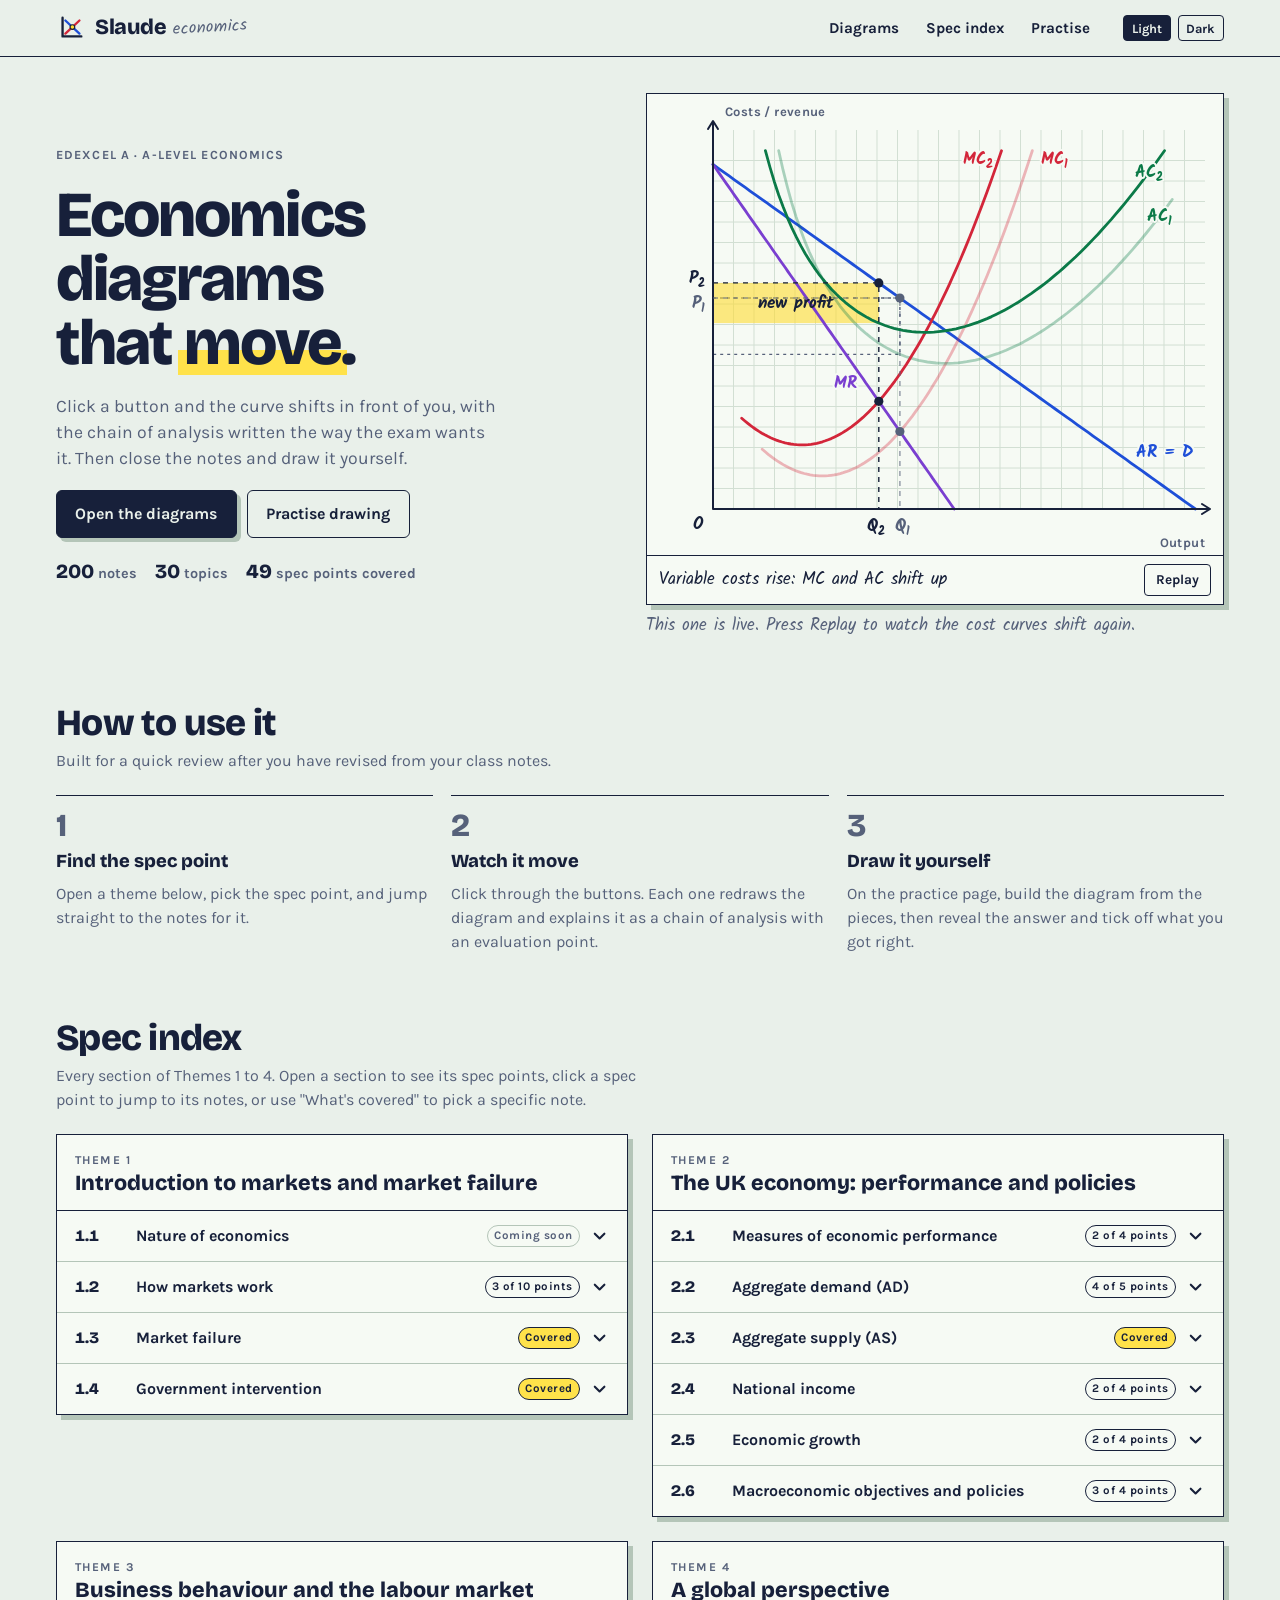
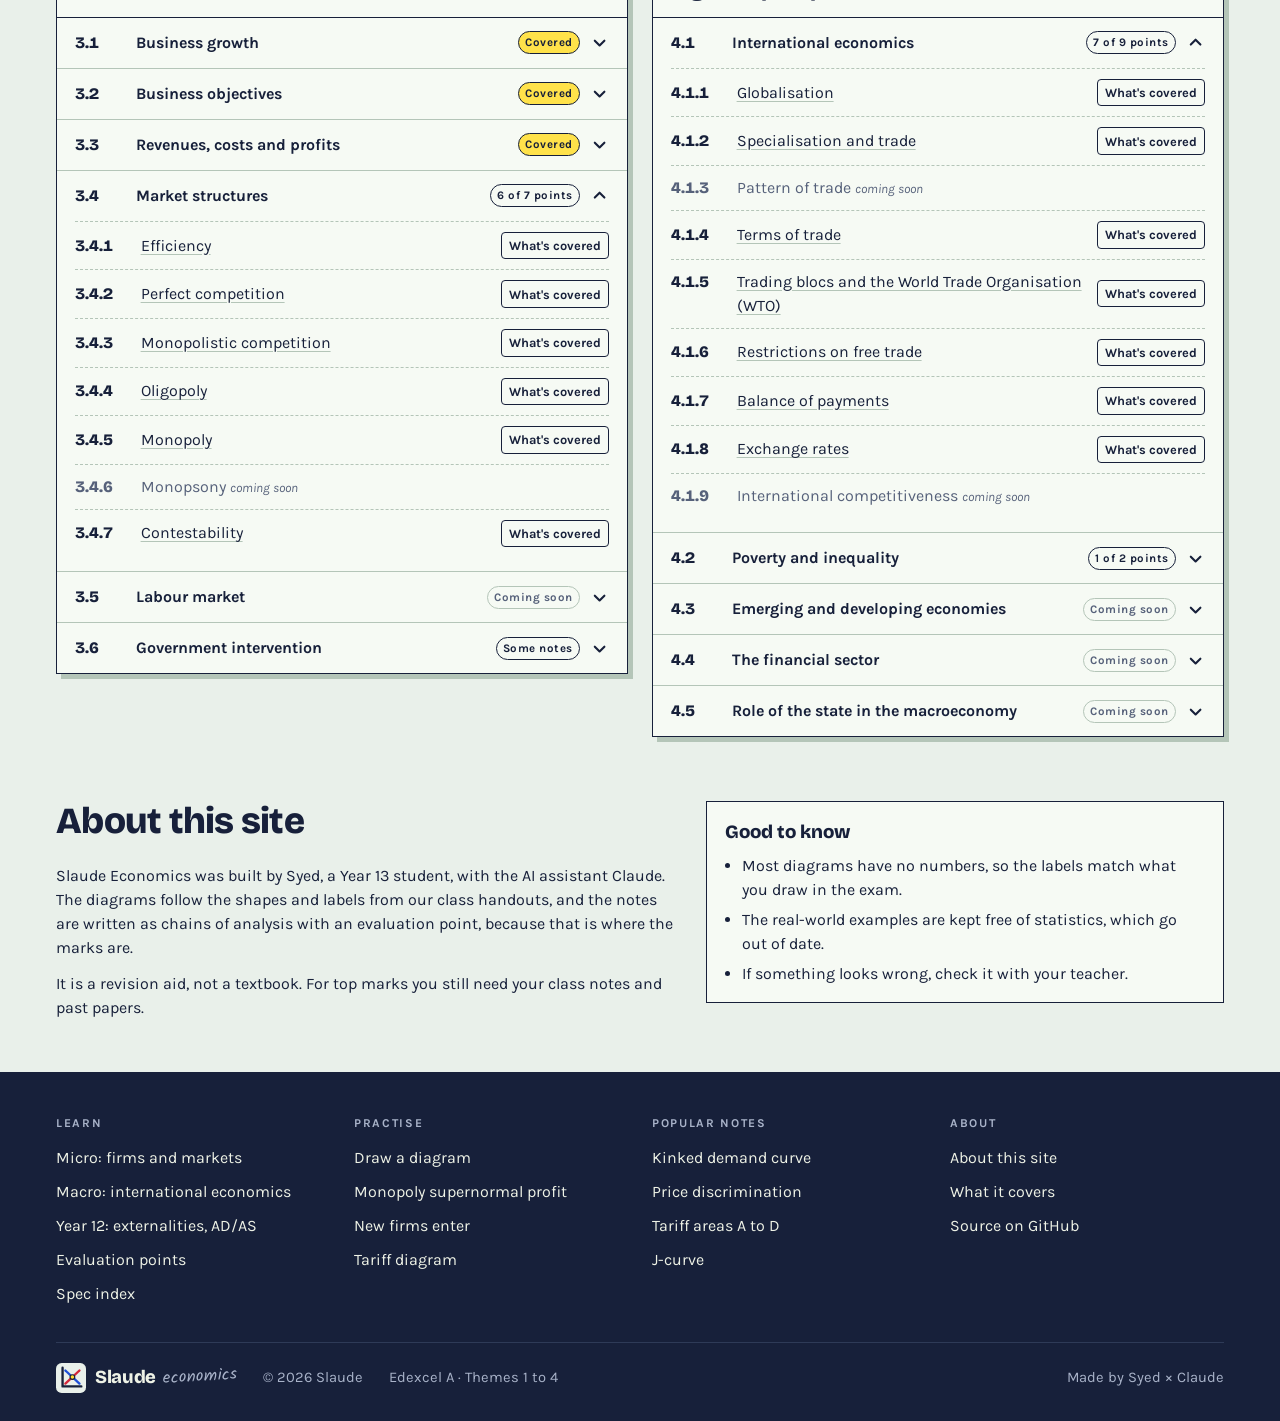
==== commit e7ffc0c0: "Add Year 12 big topics and an evaluation section Year 12 (Themes 1 and 2): all four externality diag" ====
--- a/index.html
+++ b/index.html
@@ -4,18 +4,18 @@
 <meta charset="utf-8">
 <meta name="viewport" content="width=device-width, initial-scale=1, viewport-fit=cover">
 <title>Slaude Economics: A-level Economics diagrams that move</title>
-<meta name="description" content="Interactive A-level Economics (Edexcel A) diagrams with exam-style notes, a spec index for Themes 3 and 4, and a practice board for drawing diagrams yourself.">
+<meta name="description" content="Interactive A-level Economics (Edexcel A) diagrams with exam-style notes, a spec index for Themes 1 to 4, evaluation points, and a practice board for drawing diagrams yourself.">
 <meta name="theme-color" content="#E9F0EA" media="(prefers-color-scheme: light)">
 <meta name="theme-color" content="#14221D" media="(prefers-color-scheme: dark)">
 <meta property="og:type" content="website">
 <meta property="og:title" content="Slaude Economics: A-level Economics diagrams that move">
-<meta property="og:description" content="Interactive A-level Economics (Edexcel A) diagrams with exam-style notes, a spec index for Themes 3 and 4, and a practice board for drawing diagrams yourself.">
+<meta property="og:description" content="Interactive A-level Economics (Edexcel A) diagrams with exam-style notes, a spec index for Themes 1 to 4, evaluation points, and a practice board for drawing diagrams yourself.">
 <link rel="icon" href="favicon.svg" type="image/svg+xml">
 <link rel="preconnect" href="https://fonts.googleapis.com">
 <link rel="preconnect" href="https://fonts.gstatic.com" crossorigin>
 <link rel="stylesheet" href="https://fonts.googleapis.com/css2?family=Bricolage+Grotesque:opsz,wght@12..96,600;12..96,800&family=Kalam:wght@400;700&family=Karla:wght@400;500;700&display=swap">
-<link rel="stylesheet" href="style.css?v=26">
-<link rel="stylesheet" href="site.css?v=26">
+<link rel="stylesheet" href="style.css?v=27">
+<link rel="stylesheet" href="site.css?v=27">
 <script>try{var m=localStorage.getItem('tof-theme');if(m==='light'||m==='dark')document.documentElement.setAttribute('data-theme',m);}catch(e){}</script>
 </head>
 <body class="home-page">
@@ -70,7 +70,7 @@
   <section id="spec" aria-labelledby="spec-title">
     <div class="sec-head">
       <h2 id="spec-title">Spec index</h2>
-      <p>Every section of Themes 3 and 4. Open a section to see its spec points, click a spec point to jump to its notes, or use "What&#39;s covered" to pick a specific note.</p>
+      <p>Every section of Themes 1 to 4. Open a section to see its spec points, click a spec point to jump to its notes, or use "What&#39;s covered" to pick a specific note.</p>
     </div>
     <div class="spec-grid" id="spec-grid"></div>
   </section>
@@ -100,6 +100,8 @@
         <ul>
           <li><a href="learn.html#micro">Micro: firms and markets</a></li>
           <li><a href="learn.html#macro">Macro: international economics</a></li>
+          <li><a href="learn.html#y12">Year 12: externalities, AD/AS</a></li>
+          <li><a href="learn.html#ev">Evaluation points</a></li>
           <li><a href="./#spec">Spec index</a></li>
         </ul>
       </div>
@@ -133,13 +135,13 @@
     <div class="foot-base">
       <a class="brand" href="./" aria-label="Slaude Economics, home"><img src="favicon.svg" alt="" width="26" height="26"><span class="brand-name">Slaude</span><span class="brand-sub">economics</span></a>
       <span>&copy; <span id="year">2026</span> Slaude</span>
-      <span>Edexcel A &middot; Themes 3 and 4</span>
+      <span>Edexcel A &middot; Themes 1 to 4</span>
       <span class="made">Made by Syed &times; Claude</span>
     </div>
   </div>
 </footer>
-<script src="site.js?v=26"></script>
-<script src="spec.js?v=26"></script>
-<script src="home.js?v=26"></script>
+<script src="site.js?v=27"></script>
+<script src="spec.js?v=27"></script>
+<script src="home.js?v=27"></script>
 </body>
 </html>
--- a/style.css
+++ b/style.css
@@ -170,6 +170,17 @@
 .sec:hover{background:var(--hover-bg);color:var(--hover-fg)}
 .sec[aria-selected="true"]{background:var(--ink);color:var(--paper)}
 .sec:focus-visible{outline:3px solid var(--pen-ar);outline-offset:2px}
+/* four sections: on a phone the switch becomes a 2 x 2 grid */
+@media (max-width:560px){
+  .sections{display:grid;grid-template-columns:1fr 1fr;align-self:stretch;border-radius:18px}
+  .sec{padding:.38em .6em}
+}
+/* evaluation notes: where to use it, and a model sentence */
+ul.plain.use li{grid-template-columns:9em minmax(0,1fr)}
+ul.plain.use b{font-family:var(--font-body);font-size:.88rem;line-height:1.35}
+@media (max-width:560px){ ul.plain.use li{grid-template-columns:minmax(0,1fr);gap:2px} }
+.model{border-left:4px solid var(--pen-ar);padding:2px 0 2px 14px}
+.model p:last-child{margin:0;font-family:var(--font-hand);font-size:1.08rem;line-height:1.45}
 
 /* text cards shown in the sheet (examples, consumer effects, notes-only topics) */
 .card-list{display:flex;flex-direction:column;gap:14px}
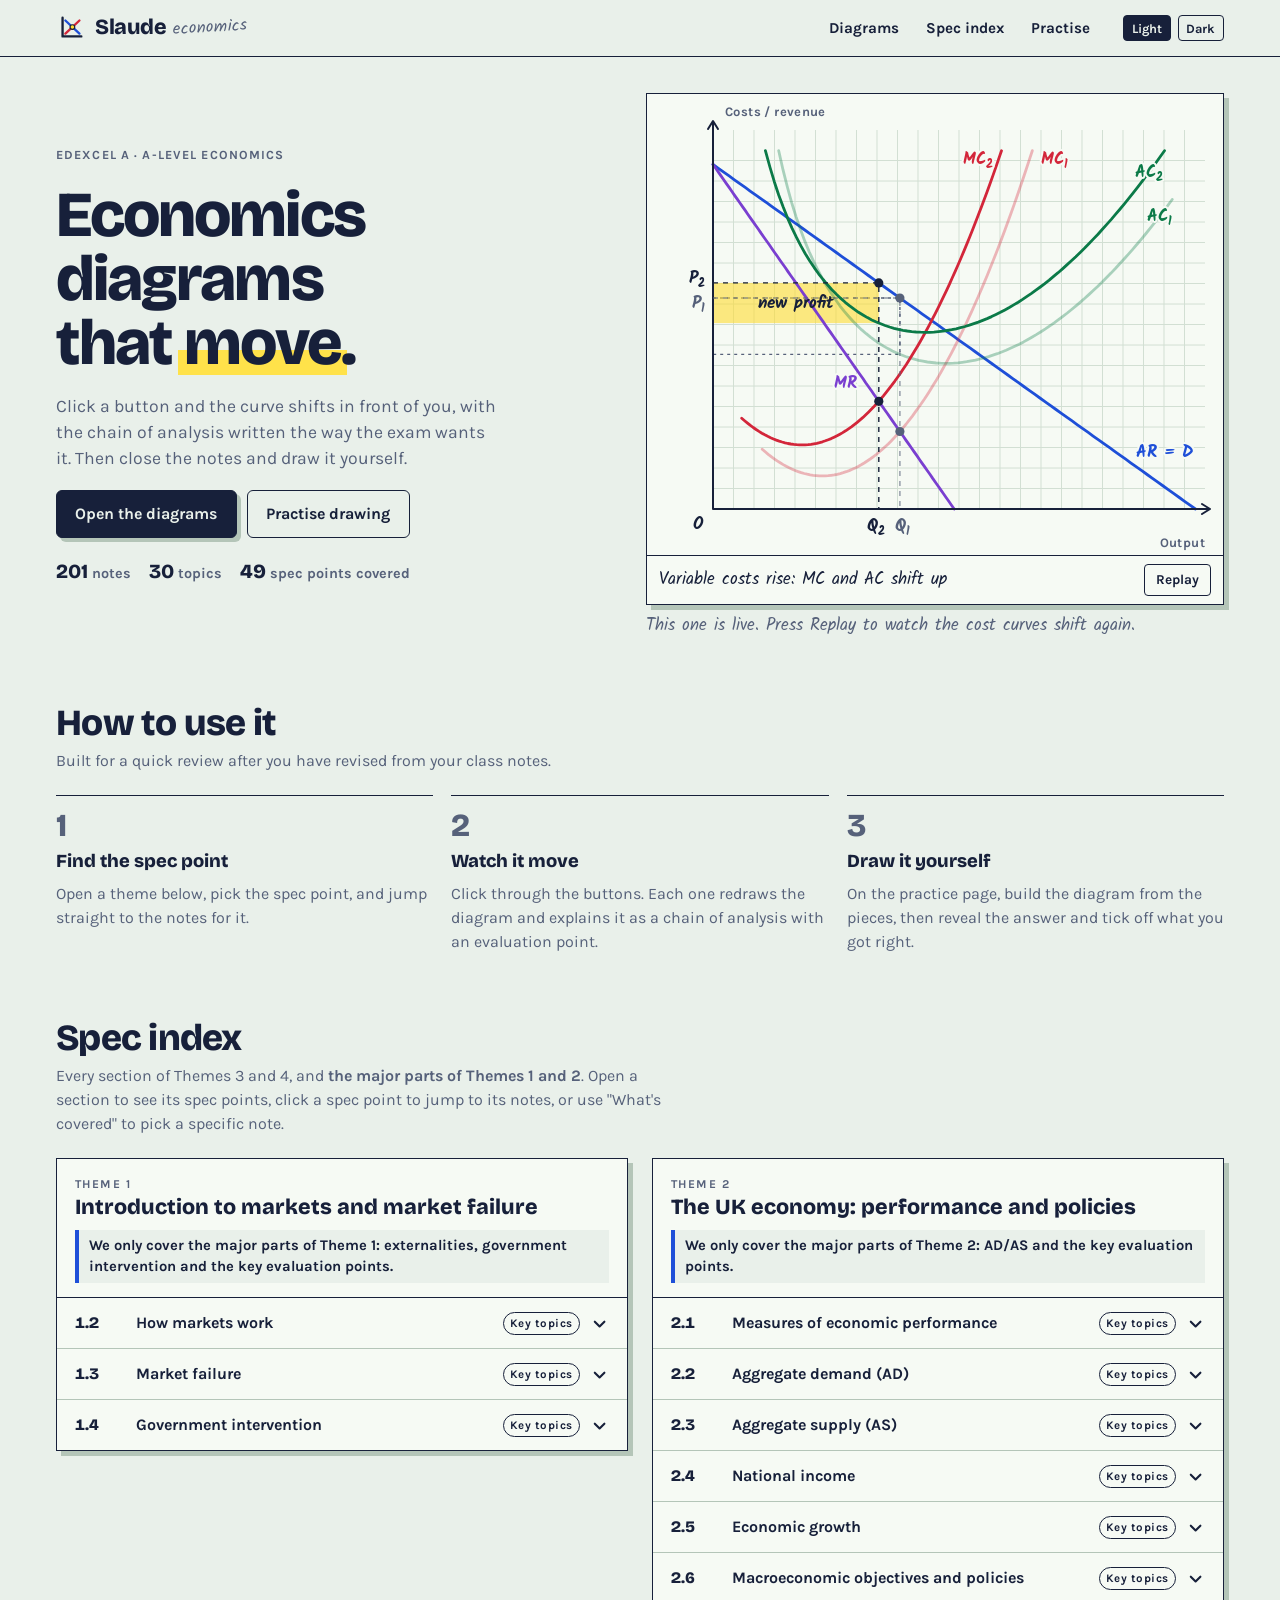
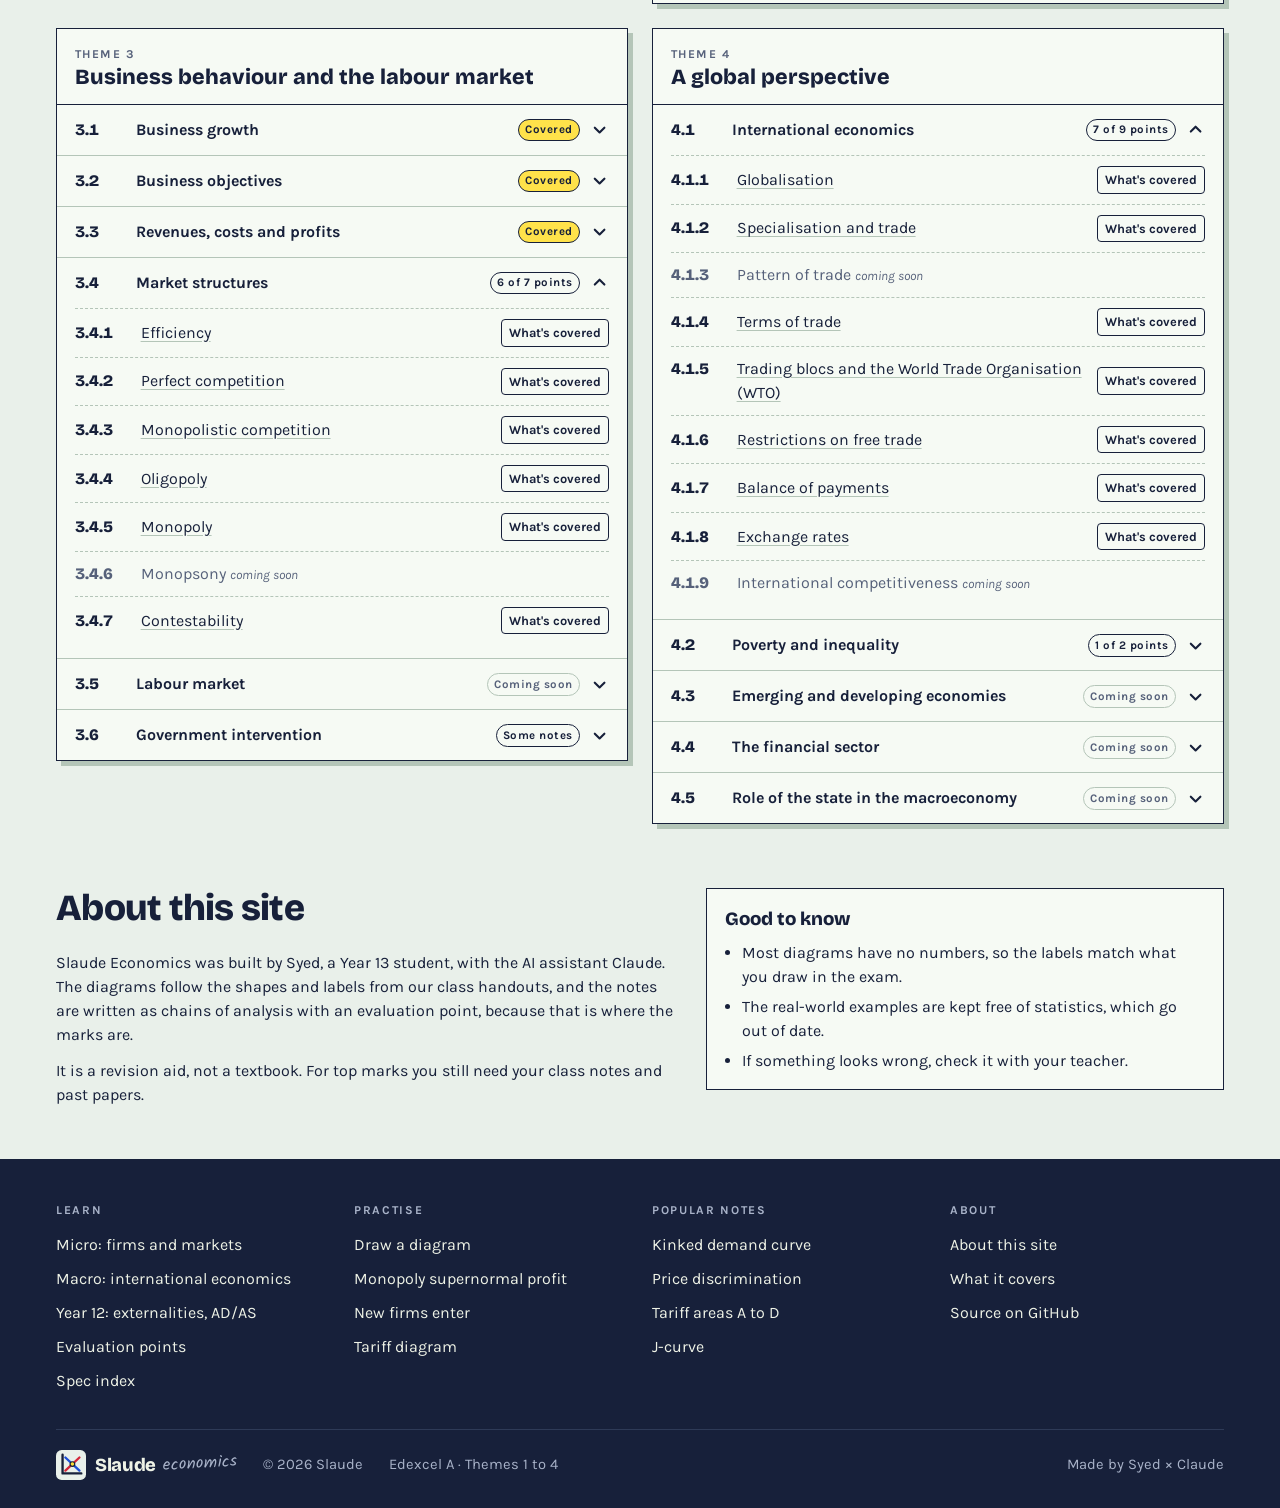
==== commit 64ae4ceb: "Animate every diagram change, add the welfare loss method Externalities now grow out of the free mar" ====
--- a/index.html
+++ b/index.html
@@ -14,8 +14,8 @@
 <link rel="preconnect" href="https://fonts.googleapis.com">
 <link rel="preconnect" href="https://fonts.gstatic.com" crossorigin>
 <link rel="stylesheet" href="https://fonts.googleapis.com/css2?family=Bricolage+Grotesque:opsz,wght@12..96,600;12..96,800&family=Kalam:wght@400;700&family=Karla:wght@400;500;700&display=swap">
-<link rel="stylesheet" href="style.css?v=27">
-<link rel="stylesheet" href="site.css?v=27">
+<link rel="stylesheet" href="style.css?v=28">
+<link rel="stylesheet" href="site.css?v=28">
 <script>try{var m=localStorage.getItem('tof-theme');if(m==='light'||m==='dark')document.documentElement.setAttribute('data-theme',m);}catch(e){}</script>
 </head>
 <body class="home-page">
@@ -70,7 +70,7 @@
   <section id="spec" aria-labelledby="spec-title">
     <div class="sec-head">
       <h2 id="spec-title">Spec index</h2>
-      <p>Every section of Themes 1 to 4. Open a section to see its spec points, click a spec point to jump to its notes, or use "What&#39;s covered" to pick a specific note.</p>
+      <p>Every section of Themes 3 and 4, and <b>the major parts of Themes 1 and 2</b>. Open a section to see its spec points, click a spec point to jump to its notes, or use "What&#39;s covered" to pick a specific note.</p>
     </div>
     <div class="spec-grid" id="spec-grid"></div>
   </section>
@@ -140,8 +140,8 @@
     </div>
   </div>
 </footer>
-<script src="site.js?v=27"></script>
-<script src="spec.js?v=27"></script>
-<script src="home.js?v=27"></script>
+<script src="site.js?v=28"></script>
+<script src="spec.js?v=28"></script>
+<script src="home.js?v=28"></script>
 </body>
 </html>
--- a/site.css
+++ b/site.css
@@ -87,6 +87,8 @@
 .theme-card > header{padding:16px 18px 14px;border-bottom:1.5px solid var(--ink);display:flex;flex-direction:column;gap:2px}
 .theme-card > header span{font-size:.75rem;font-weight:700;letter-spacing:.12em;text-transform:uppercase;color:var(--ink-soft)}
 .theme-card > header h3{margin:0;font-family:var(--font-display);font-weight:800;font-size:1.35rem;line-height:1.15}
+/* Themes 1 and 2: a bold line saying only the major parts are covered */
+.theme-card > header .theme-note{margin:8px 0 0;font-size:.92rem;line-height:1.4;padding:6px 10px;border-left:4px solid var(--pen-ar);background:var(--paper)}
 .sect{border-bottom:1px solid var(--rule)}
 .sect:last-child{border-bottom:0}
 .sect > summary{list-style:none;cursor:pointer;display:grid;grid-template-columns:3.2em minmax(0,1fr) auto 1.2em;gap:10px;align-items:center;padding:13px 18px}
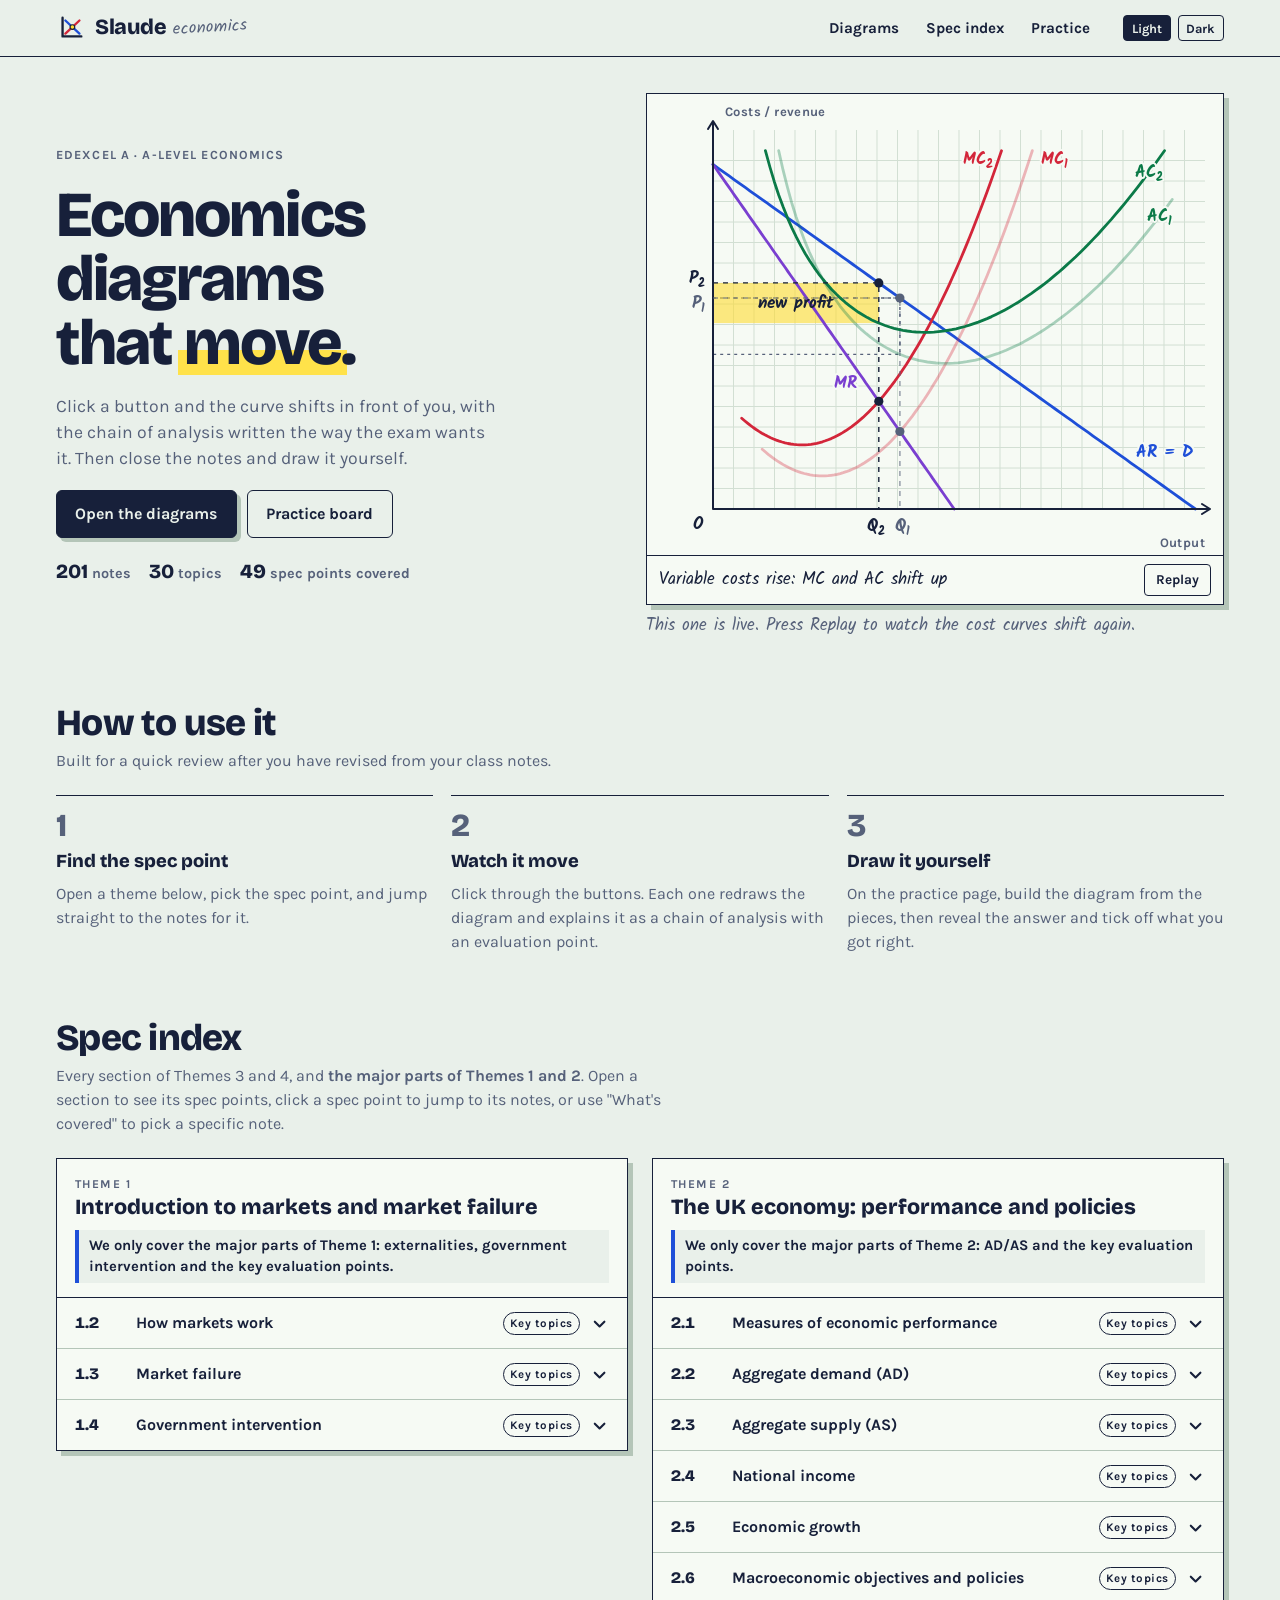
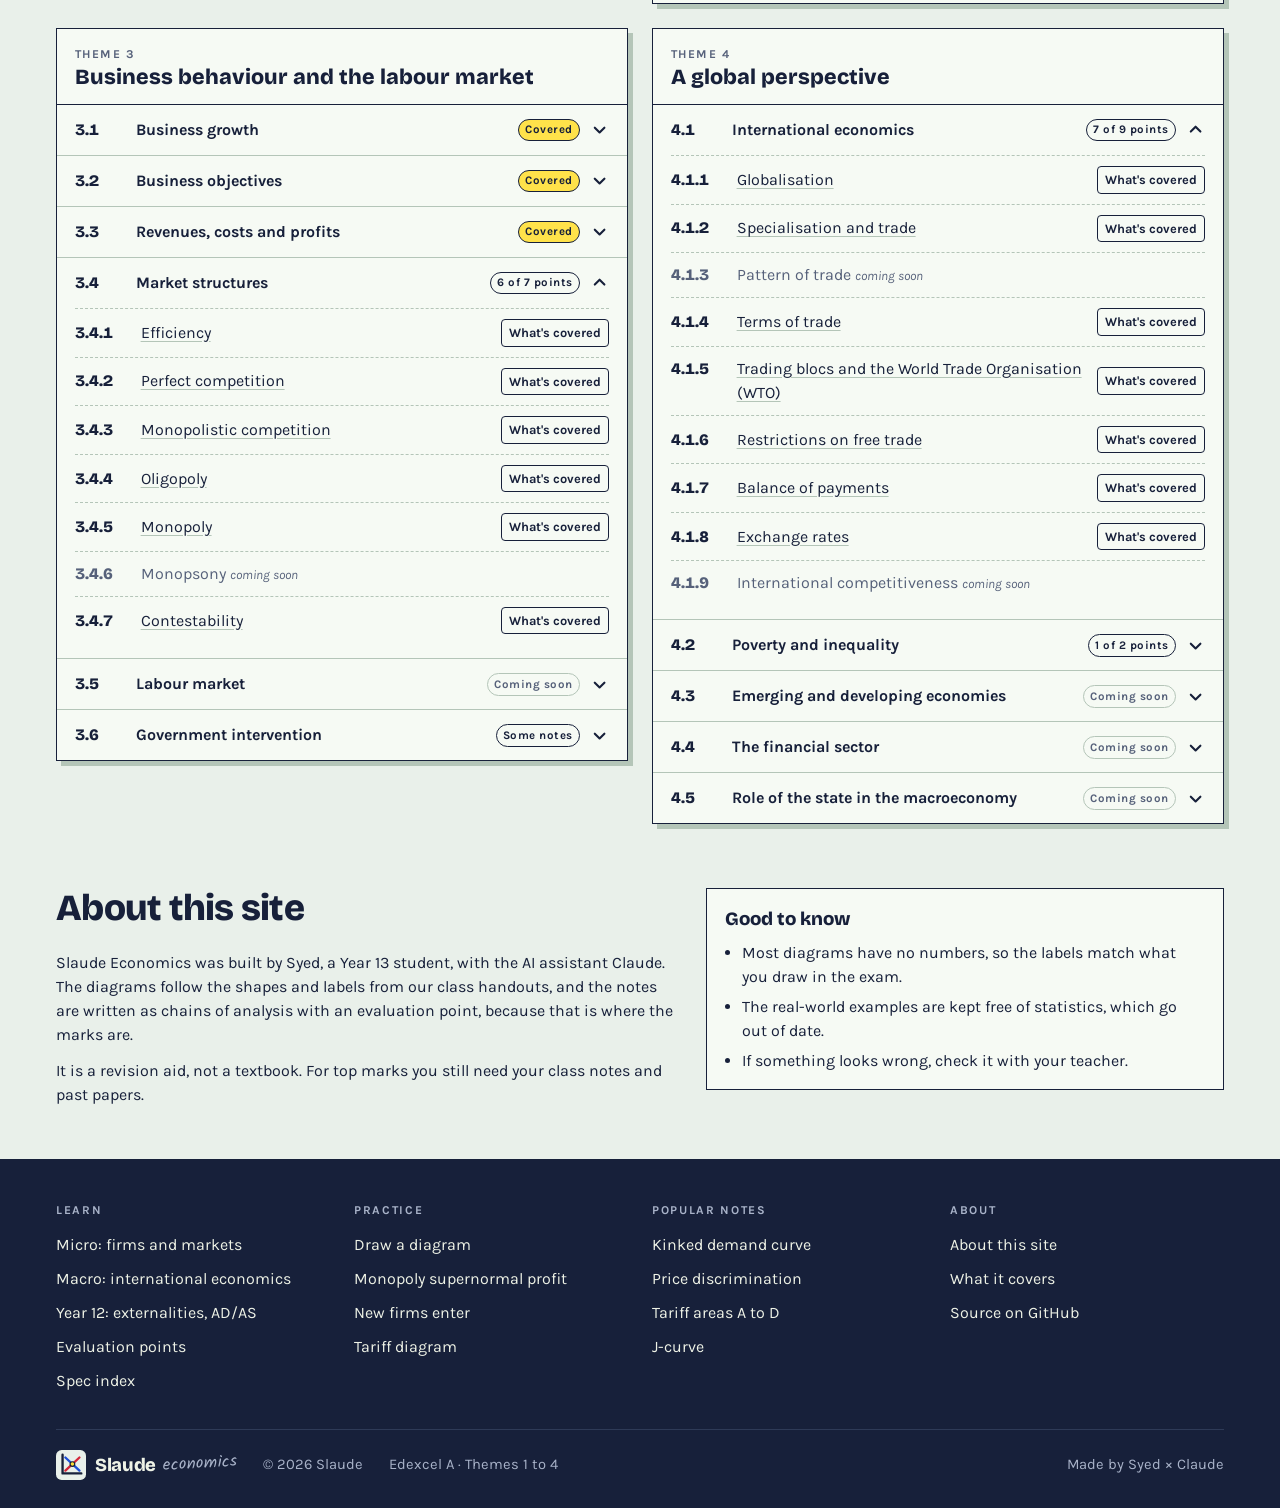
==== commit 06954f4c: "Spell the practice page "Practice" Nav links, footer headings and the page eyebrow now say "Practice" ====
--- a/index.html
+++ b/index.html
@@ -29,7 +29,7 @@
     <nav class="site-nav" aria-label="Main">
       <a href="learn.html" data-nav="learn">Diagrams</a>
       <a href="./#spec" data-nav="spec">Spec index</a>
-      <a href="practice.html" data-nav="practice">Practise</a>
+      <a href="practice.html" data-nav="practice">Practice</a>
     </nav>
     <div class="theme" role="group" aria-label="Colour mode">
       <button type="button" class="chip mini" id="theme-light" data-mode="light" aria-pressed="false">Light</button>
@@ -45,7 +45,7 @@
       <p class="lede">Click a button and the curve shifts in front of you, with the chain of analysis written the way the exam wants it. Then close the notes and draw it yourself.</p>
       <div class="cta">
         <a class="btn primary" href="learn.html">Open the diagrams</a>
-        <a class="btn" href="practice.html">Practise drawing</a>
+        <a class="btn" href="practice.html">Practice board</a>
       </div>
       <ul class="facts" id="facts"></ul>
     </div>
@@ -106,7 +106,7 @@
         </ul>
       </div>
       <div>
-        <h2>Practise</h2>
+        <h2>Practice</h2>
         <ul>
           <li><a href="practice.html">Draw a diagram</a></li>
           <li><a href="practice.html#q=mono-snp">Monopoly supernormal profit</a></li>
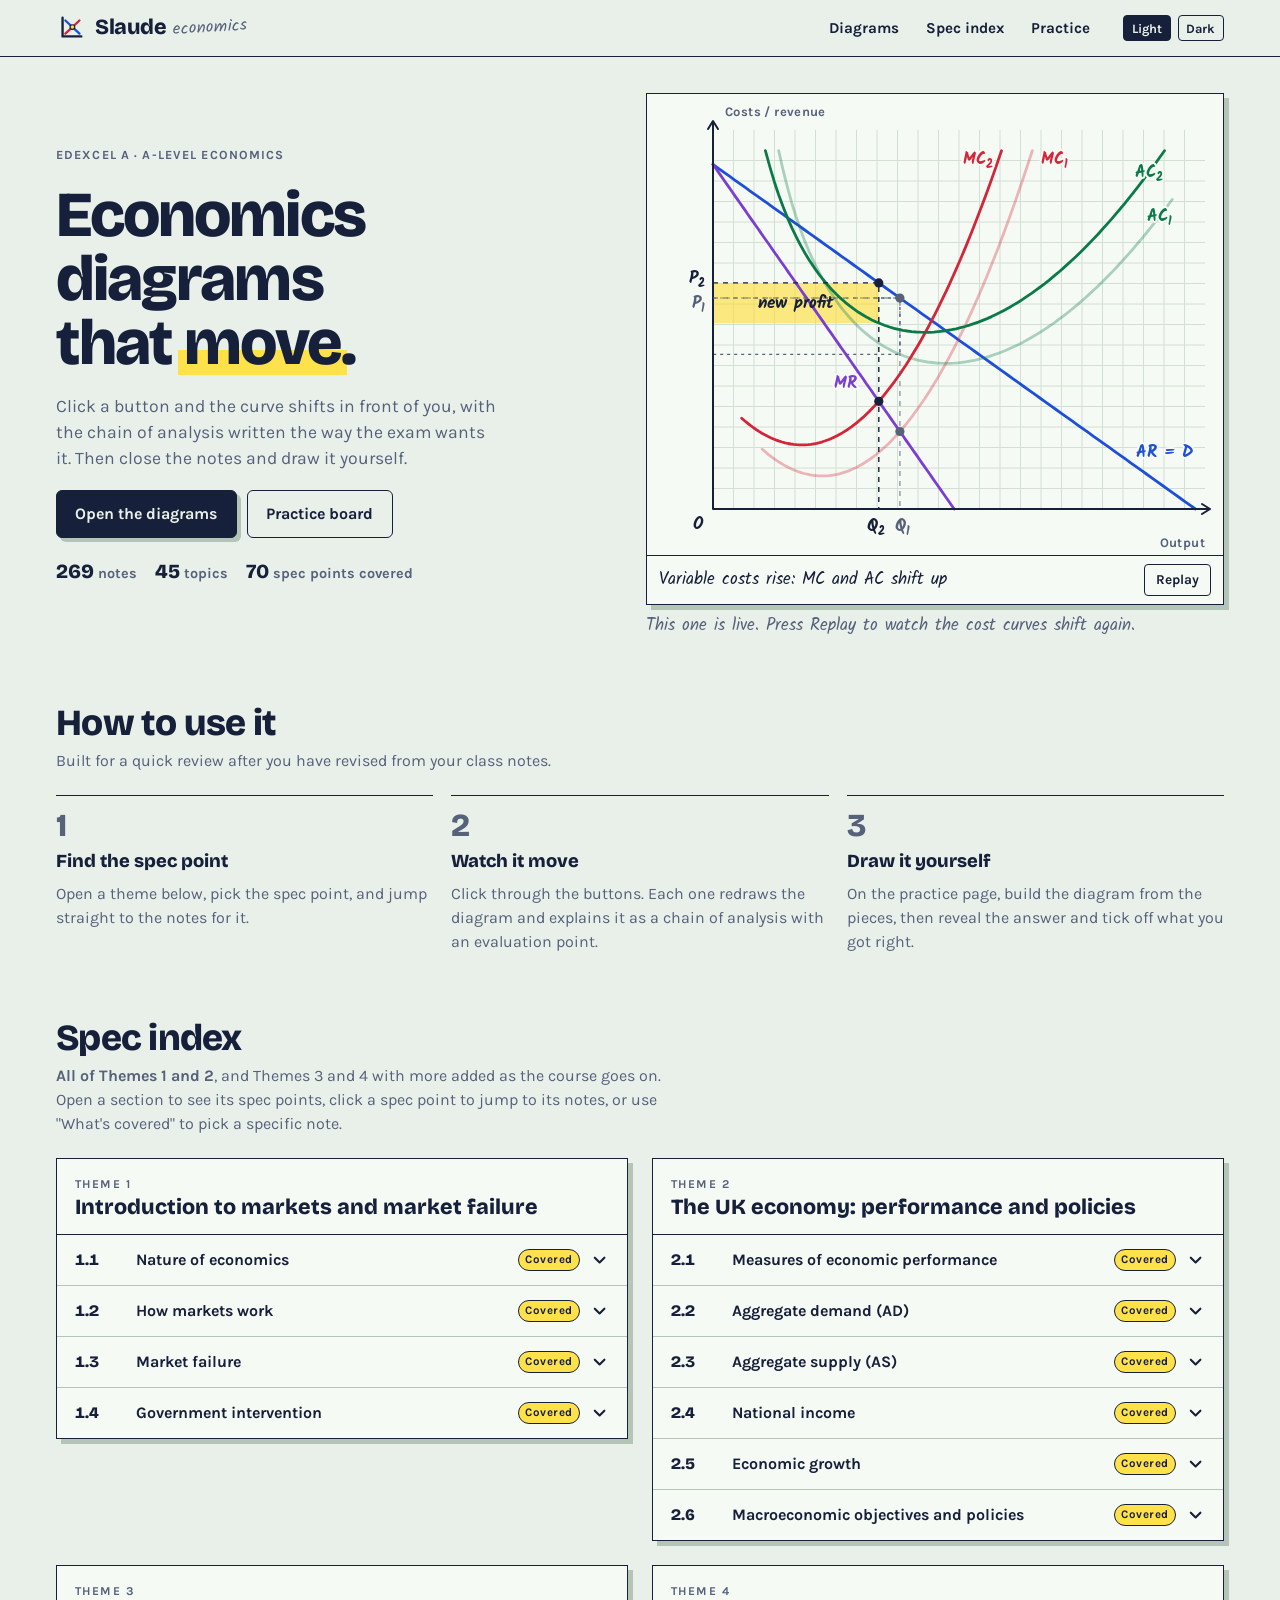
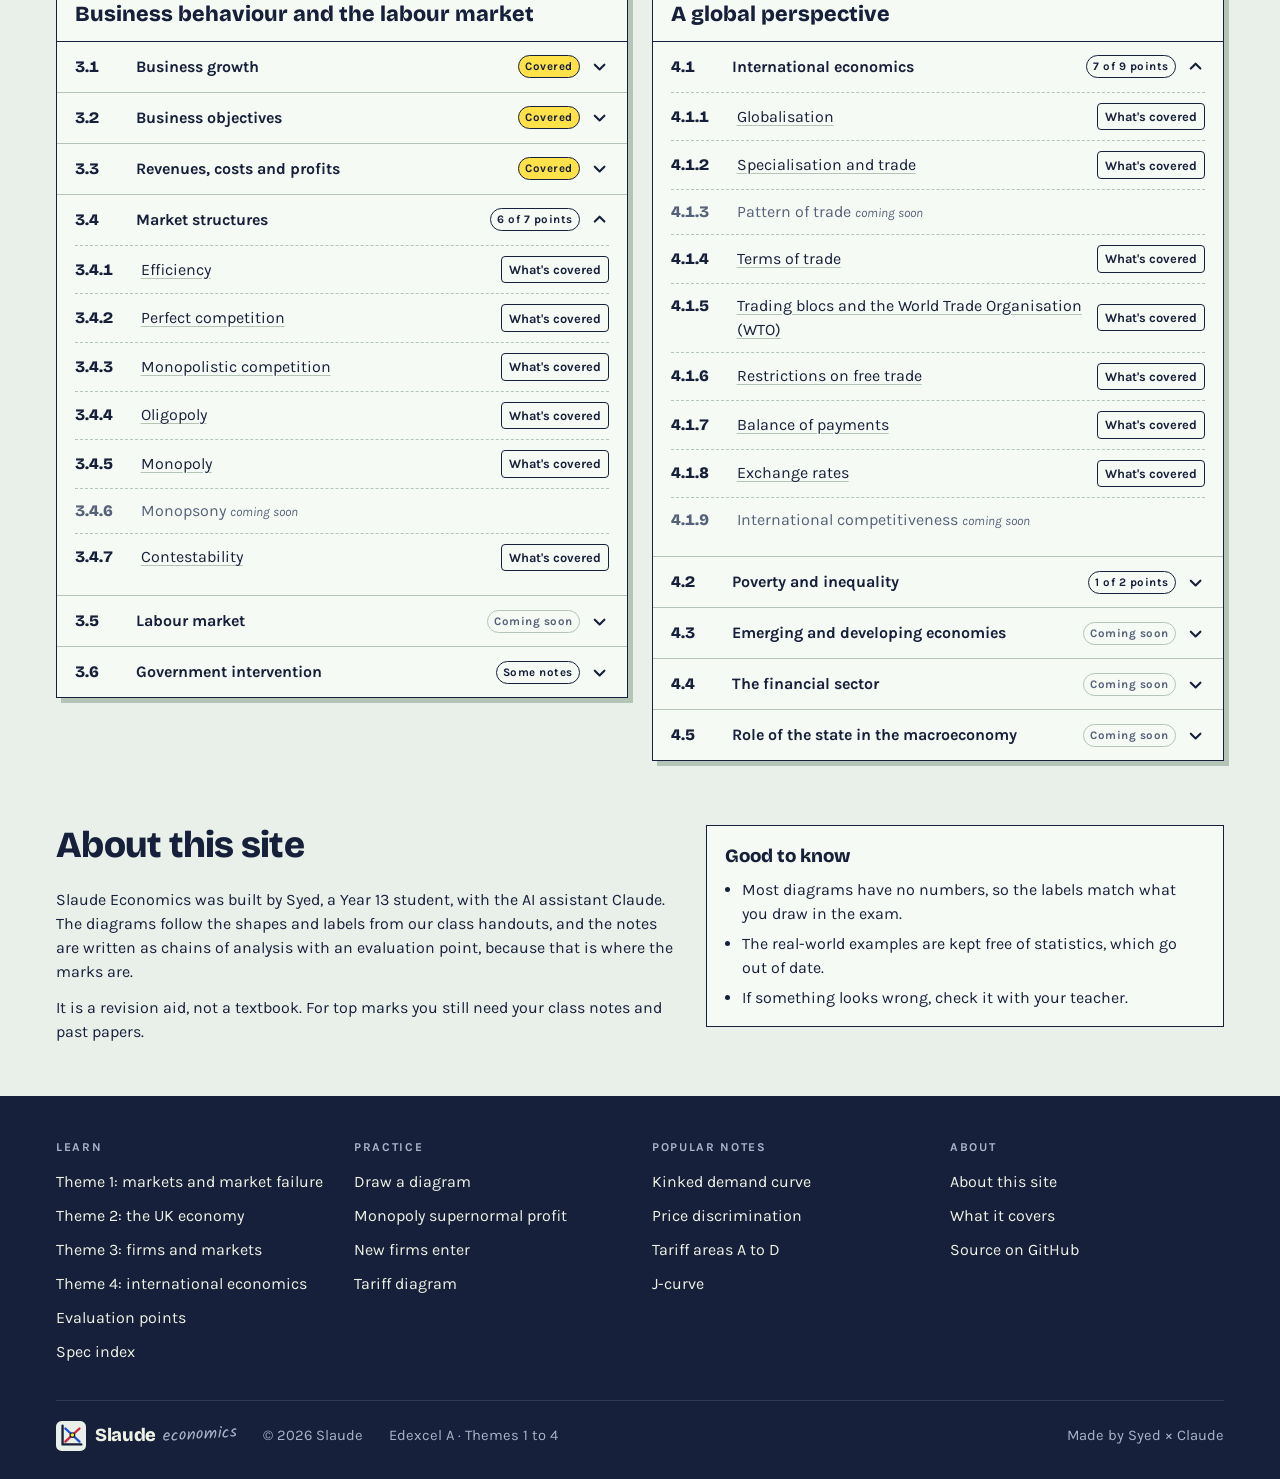
==== commit c46fb836: "Notes overhaul: Themes 1 and 2 built, Themes 3 and 4 to the new standard - New note pieces: spec tag" ====
--- a/index.html
+++ b/index.html
@@ -14,8 +14,8 @@
 <link rel="preconnect" href="https://fonts.googleapis.com">
 <link rel="preconnect" href="https://fonts.gstatic.com" crossorigin>
 <link rel="stylesheet" href="https://fonts.googleapis.com/css2?family=Bricolage+Grotesque:opsz,wght@12..96,600;12..96,800&family=Kalam:wght@400;700&family=Karla:wght@400;500;700&display=swap">
-<link rel="stylesheet" href="style.css?v=28">
-<link rel="stylesheet" href="site.css?v=28">
+<link rel="stylesheet" href="style.css?v=29">
+<link rel="stylesheet" href="site.css?v=29">
 <script>try{var m=localStorage.getItem('tof-theme');if(m==='light'||m==='dark')document.documentElement.setAttribute('data-theme',m);}catch(e){}</script>
 </head>
 <body class="home-page">
@@ -50,7 +50,7 @@
       <ul class="facts" id="facts"></ul>
     </div>
     <div class="hero-demo">
-      <div class="frame"><iframe src="learn.html?embed&amp;v=15#costup" title="Live example: a monopolist&#39;s variable costs rise" id="hero-frame"></iframe></div>
+      <div class="frame"><iframe src="learn.html?embed&amp;v=16#costup" title="Live example: a monopolist&#39;s variable costs rise" id="hero-frame"></iframe></div>
       <p class="cap">This one is live. Press Replay to watch the cost curves shift again.</p>
     </div>
   </section>
@@ -70,7 +70,7 @@
   <section id="spec" aria-labelledby="spec-title">
     <div class="sec-head">
       <h2 id="spec-title">Spec index</h2>
-      <p>Every section of Themes 3 and 4, and <b>the major parts of Themes 1 and 2</b>. Open a section to see its spec points, click a spec point to jump to its notes, or use "What&#39;s covered" to pick a specific note.</p>
+      <p><b>All of Themes 1 and 2</b>, and Themes 3 and 4 with more added as the course goes on. Open a section to see its spec points, click a spec point to jump to its notes, or use "What&#39;s covered" to pick a specific note.</p>
     </div>
     <div class="spec-grid" id="spec-grid"></div>
   </section>
@@ -98,9 +98,10 @@
       <div>
         <h2>Learn</h2>
         <ul>
-          <li><a href="learn.html#micro">Micro: firms and markets</a></li>
-          <li><a href="learn.html#macro">Macro: international economics</a></li>
-          <li><a href="learn.html#y12">Year 12: externalities, AD/AS</a></li>
+          <li><a href="learn.html#t1">Theme 1: markets and market failure</a></li>
+          <li><a href="learn.html#t2">Theme 2: the UK economy</a></li>
+          <li><a href="learn.html#micro">Theme 3: firms and markets</a></li>
+          <li><a href="learn.html#macro">Theme 4: international economics</a></li>
           <li><a href="learn.html#ev">Evaluation points</a></li>
           <li><a href="./#spec">Spec index</a></li>
         </ul>
@@ -141,7 +142,7 @@
   </div>
 </footer>
 <script src="site.js?v=28"></script>
-<script src="spec.js?v=28"></script>
-<script src="home.js?v=28"></script>
+<script src="spec.js?v=29"></script>
+<script src="home.js?v=29"></script>
 </body>
 </html>
--- a/style.css
+++ b/style.css
@@ -170,10 +170,11 @@
 .sec:hover{background:var(--hover-bg);color:var(--hover-fg)}
 .sec[aria-selected="true"]{background:var(--ink);color:var(--paper)}
 .sec:focus-visible{outline:3px solid var(--pen-ar);outline-offset:2px}
-/* four sections: on a phone the switch becomes a 2 x 2 grid */
-@media (max-width:560px){
-  .sections{display:grid;grid-template-columns:1fr 1fr;align-self:stretch;border-radius:18px}
-  .sec{padding:.38em .6em}
+/* five sections (Themes 1 to 4, Evaluation): on a phone the switch becomes a grid, Evaluation on its own row */
+@media (max-width:640px){
+  .sections{display:grid;grid-template-columns:repeat(4,minmax(0,1fr));align-self:stretch;border-radius:18px}
+  .sec{padding:.38em .3em;font-size:.95rem;white-space:nowrap}
+  .sec:last-child{grid-column:1 / -1}
 }
 /* evaluation notes: where to use it, and a model sentence */
 ul.plain.use li{grid-template-columns:9em minmax(0,1fr)}
@@ -251,3 +252,35 @@
 .tip{font-family:var(--font-hand);font-size:1.12rem;line-height:1.4;color:var(--pen-mc);max-width:52ch}
 .page-note{font-size:.85rem;color:var(--ink-soft);border-top:1px solid var(--rule);padding-top:14px}
 @media (prefers-reduced-motion: reduce){.fade{animation:none}}
+
+/* note extras (version 24): spec tag, key terms, and the worked example / exam traps / practise tabs */
+.spec-tag{font-size:.72rem;font-weight:700;letter-spacing:.08em;text-transform:uppercase;color:var(--ink-soft);margin:0 0 -10px!important}
+.terms dl{margin:0;display:flex;flex-direction:column;gap:7px;max-width:62ch}
+.terms dl div{display:grid;grid-template-columns:9.5em minmax(0,1fr);gap:10px}
+.terms dt{font-weight:700;line-height:1.35}
+.terms dd{margin:0;line-height:1.45}
+@media (max-width:560px){ .terms dl div{grid-template-columns:minmax(0,1fr);gap:0} }
+.xtra{display:flex;flex-direction:column;gap:10px;border-top:1px dashed var(--rule);padding-top:14px}
+.xtabs{display:flex;flex-wrap:wrap;gap:7px}
+.xtab{font:inherit;font-weight:700;font-size:.86rem;line-height:1.2;padding:.45em .8em;border:1.5px solid var(--ink);background:transparent;color:var(--ink);border-radius:999px;cursor:pointer}
+.xtab::after{content:" +"}
+.xtab[aria-expanded="true"]{background:var(--ink);color:var(--paper)}
+.xtab[aria-expanded="true"]::after{content:" \2212"}
+.xtab:hover{background:var(--hover-bg);color:var(--hover-fg)}
+.xtab:focus-visible{outline:3px solid var(--pen-ar);outline-offset:2px}
+.xpanel{border:1.5px solid var(--ink);border-radius:6px;padding:12px 14px;display:flex;flex-direction:column;gap:10px;max-width:62ch;background:var(--sheet);min-width:0}
+.xpanel[hidden]{display:none}
+.xpanel .label{margin:0}
+ul.traps{margin:0;padding-left:1.15em;display:flex;flex-direction:column;gap:8px}
+.wwrap{overflow-x:auto;max-width:100%}
+.wtable{border-collapse:collapse;font-variant-numeric:tabular-nums;font-size:.92rem}
+.wtable th,.wtable td{border:1px solid var(--rule);padding:4px 9px;text-align:right;white-space:nowrap}
+.wtable th:first-child,.wtable td:first-child{text-align:left}
+.wtable tr:last-child td{font-weight:700}
+ol.wsteps{margin:0;padding-left:1.25em;display:flex;flex-direction:column;gap:6px}
+.wq{font-weight:700}
+.quiz{display:flex;flex-direction:column}
+.quiz details{border-bottom:1px dashed var(--rule);padding:7px 0}
+.quiz summary{cursor:pointer;font-weight:700;line-height:1.4}
+.quiz details p{margin:6px 0 2px}
+.go a{font-weight:700;color:var(--ink)}
--- a/site.css
+++ b/site.css
@@ -254,3 +254,22 @@
 .hit-dot{fill:transparent;cursor:move}
 .eraser-cur{fill:none;stroke:var(--ink);stroke-width:1.6;stroke-dasharray:5 4;opacity:.75;pointer-events:none}
 .board.tool-eraser svg, .board.tool-eraser svg *{cursor:none}
+
+/* practice: pencil snapping, press and hold to move, the eraser's dropdown */
+.board{-webkit-touch-callout:none}
+.snap-ghost{fill:none;stroke:var(--pen-ar);stroke-width:5;stroke-linecap:round;stroke-linejoin:round;stroke-dasharray:2 9;opacity:0;pointer-events:none;animation:snap-in linear forwards}
+@keyframes snap-in{to{opacity:.8}}
+.pc.snapped{animation:snap-pop .25s ease-out}
+@keyframes snap-pop{from{stroke-width:7}}
+.pc.lifted{stroke-width:5.5}
+.lifted{filter:drop-shadow(0 4px 5px rgba(23,32,58,.35))}
+.board.lifting, .board.lifting *{cursor:grabbing}
+.tile.pick{cursor:default;padding:5px 6px 6px;gap:3px}
+.pick-btn{display:flex;flex-direction:column;align-items:center;justify-content:center;gap:2px;flex:1 1 auto;min-height:0;width:100%;padding:0;margin:0;border:0;border-radius:4px;background:none;color:inherit;font:inherit;cursor:pointer}
+.pick-btn svg{height:30px}
+.pick-btn:focus-visible{outline:3px solid var(--pen-ar);outline-offset:2px}
+.tile.pick select{font:inherit;font-family:var(--font-body);font-size:.78rem;font-weight:700;line-height:1.2;border:1.5px solid var(--ink);border-radius:4px;background:var(--paper);color:var(--ink);padding:.15em .2em;width:100%;cursor:pointer}
+.tile.pick.on{background:var(--ink);color:var(--paper)}
+.tile.pick.on .ic{stroke:var(--paper)}
+@media (pointer:coarse){ .tile.pick select{font-size:16px} }
+@media (prefers-reduced-motion:reduce){ .pc.snapped{animation:none} }
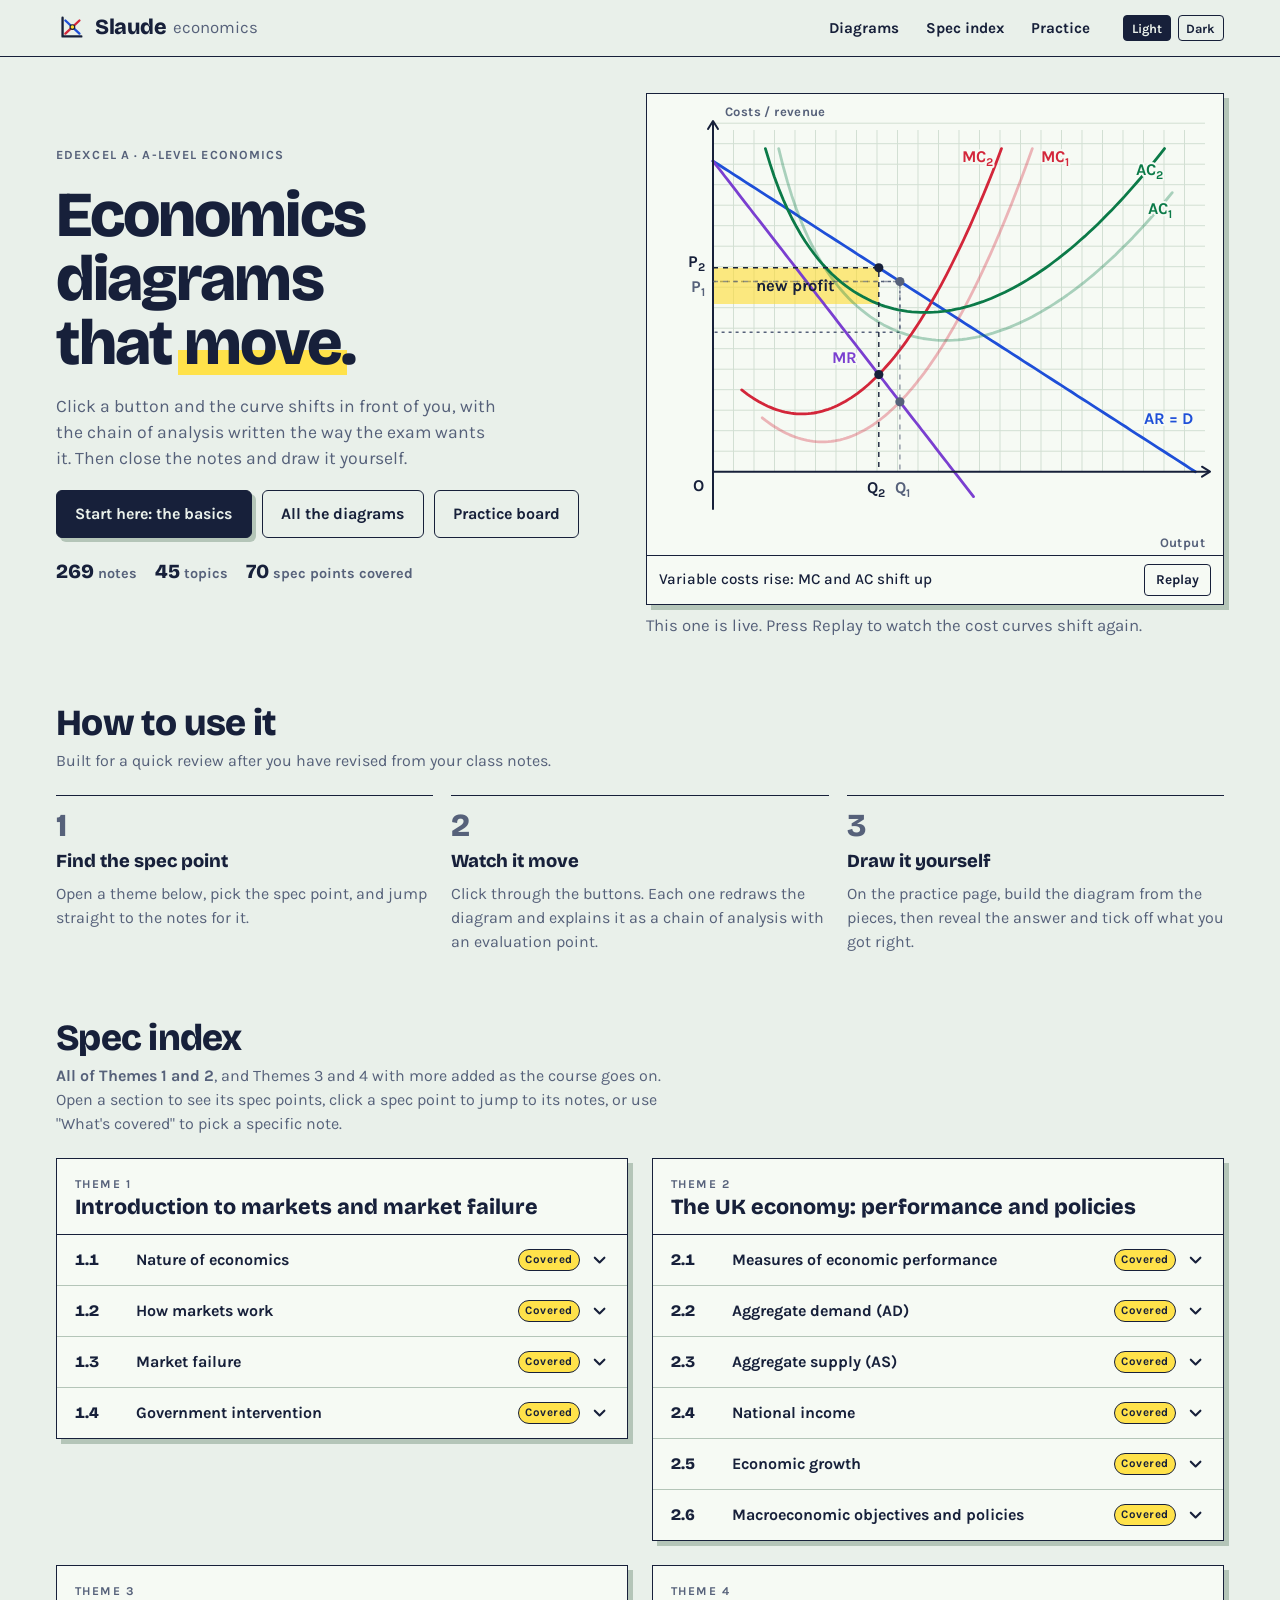
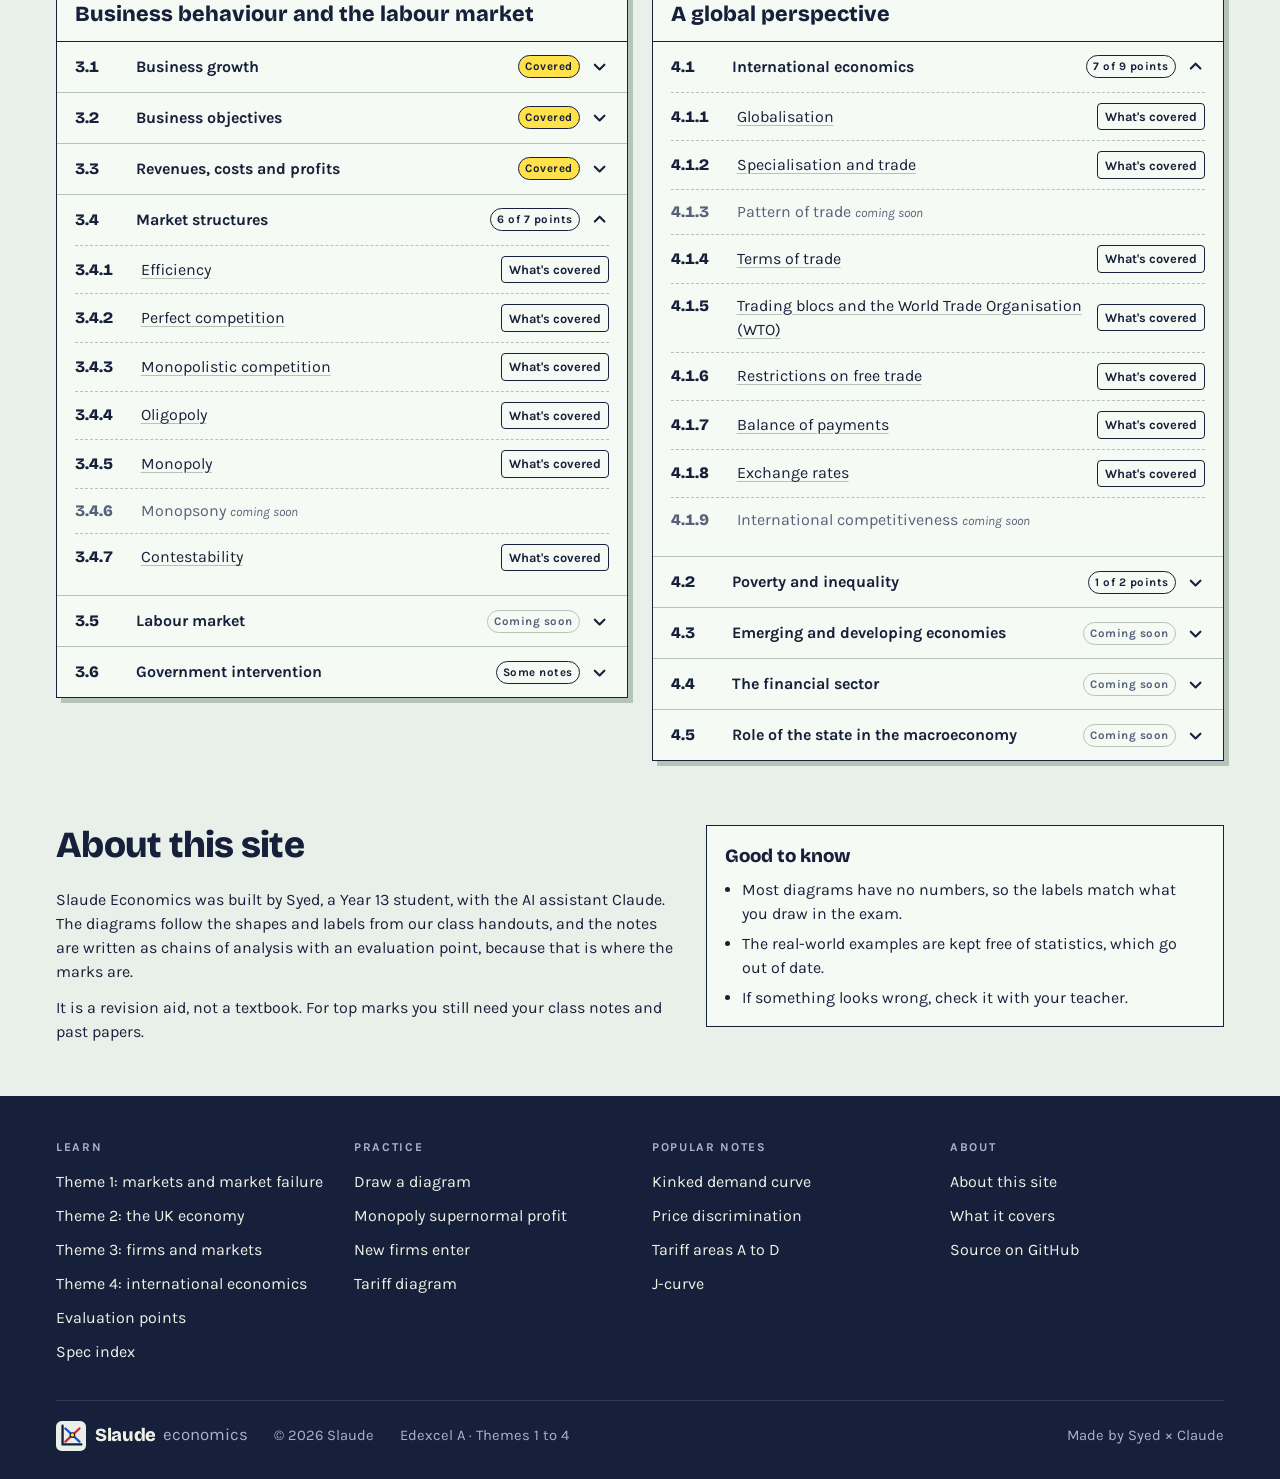
==== commit cf4b3c41: "Teacher's points: one font, MR below zero, economic loss, bigger price gap - One font throughout (Ka" ====
--- a/index.html
+++ b/index.html
@@ -13,9 +13,9 @@
 <link rel="icon" href="favicon.svg" type="image/svg+xml">
 <link rel="preconnect" href="https://fonts.googleapis.com">
 <link rel="preconnect" href="https://fonts.gstatic.com" crossorigin>
-<link rel="stylesheet" href="https://fonts.googleapis.com/css2?family=Bricolage+Grotesque:opsz,wght@12..96,600;12..96,800&family=Kalam:wght@400;700&family=Karla:wght@400;500;700&display=swap">
-<link rel="stylesheet" href="style.css?v=29">
-<link rel="stylesheet" href="site.css?v=29">
+<link rel="stylesheet" href="https://fonts.googleapis.com/css2?family=Bricolage+Grotesque:opsz,wght@12..96,600;12..96,800&family=Karla:wght@400;500;700&display=swap">
+<link rel="stylesheet" href="style.css?v=30">
+<link rel="stylesheet" href="site.css?v=30">
 <script>try{var m=localStorage.getItem('tof-theme');if(m==='light'||m==='dark')document.documentElement.setAttribute('data-theme',m);}catch(e){}</script>
 </head>
 <body class="home-page">
@@ -44,13 +44,14 @@
       <h1 id="hero-title">Economics diagrams that <em>move</em>.</h1>
       <p class="lede">Click a button and the curve shifts in front of you, with the chain of analysis written the way the exam wants it. Then close the notes and draw it yourself.</p>
       <div class="cta">
-        <a class="btn primary" href="learn.html">Open the diagrams</a>
+        <a class="btn primary" href="learn.html#nature">Start here: the basics</a>
+        <a class="btn" href="learn.html">All the diagrams</a>
         <a class="btn" href="practice.html">Practice board</a>
       </div>
       <ul class="facts" id="facts"></ul>
     </div>
     <div class="hero-demo">
-      <div class="frame"><iframe src="learn.html?embed&amp;v=16#costup" title="Live example: a monopolist&#39;s variable costs rise" id="hero-frame"></iframe></div>
+      <div class="frame"><iframe src="learn.html?embed&amp;v=17#costup" title="Live example: a monopolist&#39;s variable costs rise" id="hero-frame"></iframe></div>
       <p class="cap">This one is live. Press Replay to watch the cost curves shift again.</p>
     </div>
   </section>
--- a/style.css
+++ b/style.css
@@ -15,7 +15,7 @@
   --foot-bg:#17203A; --foot-fg:#EEF2E6; --foot-soft:#A9B3C9; --foot-line:#2E3A57; --heart:#E5484D;
   --font-display:"Bricolage Grotesque","Trebuchet MS",sans-serif;
   --font-body:"Karla","Segoe UI",system-ui,sans-serif;
-  --font-hand:"Kalam","Comic Sans MS","Segoe Print",cursive;
+  --font-hand:var(--font-body);   /* one font throughout (version 25): the handwriting font is gone */
 }
 @media (prefers-color-scheme: dark){
   :root:not([data-theme="light"]){
@@ -53,7 +53,7 @@
 .theme{display:flex;gap:7px}
 .credit{display:flex;flex-direction:column;align-items:flex-end;gap:3px;line-height:1;transform:rotate(-3deg);margin-right:6px}
 .credit-main{background:linear-gradient(transparent 34%,var(--swipe-b) 34% 94%,transparent 94%);padding:0 .35em;white-space:nowrap}
-.credit i{font-family:var(--font-hand);font-style:normal;font-size:1.05rem}
+.credit i{font-family:var(--font-hand);font-style:normal;font-size:.95rem}
 .credit b{font-family:var(--font-display);font-weight:800;font-size:1.45rem;letter-spacing:-.02em}
 .credit small{font-size:.66rem;font-weight:700;letter-spacing:.16em;text-transform:uppercase;color:var(--ink-soft);padding-right:.35em}
 .eyebrow{font-size:.78rem;font-weight:700;letter-spacing:.09em;text-transform:uppercase;color:var(--ink-soft)}
@@ -93,7 +93,7 @@
 #plot svg{display:block;width:100%;height:auto}
 .sheet-foot{display:flex;justify-content:space-between;align-items:center;gap:12px;flex-wrap:wrap;
   border-top:1.5px solid var(--ink);padding:8px 12px;min-height:46px}
-.showing{font-family:var(--font-hand);font-size:1.05rem;line-height:1.3}
+.showing{font-family:var(--font-hand);font-size:.95rem;font-weight:500;line-height:1.3}
 .replay{font:inherit;font-weight:700;font-size:.85rem;padding:.35em .8em;border:1.5px solid var(--ink);
   background:transparent;color:var(--ink);border-radius:4px;cursor:pointer}
 .replay:hover{background:var(--hover-bg);color:var(--hover-fg)}
@@ -148,7 +148,7 @@
 .pay{font-family:var(--font-display);font-weight:800;font-size:1.02rem;line-height:1.2;padding:2px 9px;border:2px solid transparent;border-radius:999px;white-space:nowrap}
 .pay.a{color:var(--pen-ar)} .pay.b{color:var(--pen-mc)}
 .pay.best{border-color:currentColor}
-.hint{font-family:var(--font-hand);font-size:1.02rem;line-height:1.35;margin:0}
+.hint{font-family:var(--font-hand);font-size:.95rem;line-height:1.4;margin:0}
 
 .cr-rows{display:flex;flex-direction:column;gap:7px}
 .cr-row{display:grid;grid-template-columns:4.6em 4.4em minmax(0,1fr);gap:10px;align-items:center}
@@ -181,7 +181,7 @@
 ul.plain.use b{font-family:var(--font-body);font-size:.88rem;line-height:1.35}
 @media (max-width:560px){ ul.plain.use li{grid-template-columns:minmax(0,1fr);gap:2px} }
 .model{border-left:4px solid var(--pen-ar);padding:2px 0 2px 14px}
-.model p:last-child{margin:0;font-family:var(--font-hand);font-size:1.08rem;line-height:1.45}
+.model p:last-child{margin:0;font-family:var(--font-hand);font-size:1rem;font-style:italic;line-height:1.5}
 
 /* text cards shown in the sheet (examples, consumer effects, notes-only topics) */
 .card-list{display:flex;flex-direction:column;gap:14px}
@@ -236,7 +236,7 @@
 ol.chain li{counter-increment:step;display:grid;grid-template-columns:1.7em minmax(0,1fr);gap:4px}
 ol.chain li::before{content:counter(step);font-family:var(--font-display);font-weight:800;font-size:1.05rem;line-height:1.4;color:var(--ink-soft)}
 ul.plain li{display:grid;grid-template-columns:5.2em minmax(0,1fr);gap:8px}
-ul.plain b{font-family:var(--font-hand);font-size:1.1rem;line-height:1.35}
+ul.plain b{font-family:var(--font-hand);font-size:.95rem;line-height:1.4}
 .k-ar{color:var(--pen-ar)} .k-mr{color:var(--pen-mr)} .k-mc{color:var(--pen-mc)} .k-ac{color:var(--pen-ac)}
 .compare{display:grid;grid-template-columns:repeat(4,minmax(0,1fr));border:1.5px solid var(--ink)}
 .compare div{padding:8px 10px;display:flex;flex-direction:column;gap:1px;min-width:0}
@@ -249,7 +249,7 @@
   .compare div:nth-child(n+3){border-top:1.5px solid var(--ink)}
 }
 .eval .label span{background:linear-gradient(transparent 40%,var(--swipe-b) 40% 95%,transparent 95%);padding:0 .25em;margin:0 -.25em;color:var(--ink)}
-.tip{font-family:var(--font-hand);font-size:1.12rem;line-height:1.4;color:var(--pen-mc);max-width:52ch}
+.tip{font-family:var(--font-hand);font-size:1rem;font-weight:500;line-height:1.45;color:var(--pen-mc);max-width:58ch}
 .page-note{font-size:.85rem;color:var(--ink-soft);border-top:1px solid var(--rule);padding-top:14px}
 @media (prefers-reduced-motion: reduce){.fade{animation:none}}
 
--- a/site.css
+++ b/site.css
@@ -15,7 +15,7 @@
 .brand{display:inline-flex;align-items:center;gap:9px;text-decoration:none;color:var(--ink);margin-right:auto}
 .brand img{width:30px;height:30px;display:block}
 .brand-name{font-family:var(--font-display);font-weight:800;font-size:1.35rem;letter-spacing:-.02em;line-height:1}
-.brand-sub{font-family:var(--font-hand);font-size:1.05rem;line-height:1;color:var(--ink-soft);transform:rotate(-3deg);margin-left:-2px}
+.brand-sub{font-family:var(--font-hand);font-size:1.05rem;line-height:1;color:var(--ink-soft);margin-left:-2px}
 .site-nav{display:flex;gap:4px;align-items:center}
 .site-nav a{font-weight:700;font-size:.95rem;text-decoration:none;padding:.45em .75em;border-radius:6px;color:var(--ink)}
 .site-nav a:hover{background:var(--hover-bg);color:var(--hover-fg)}
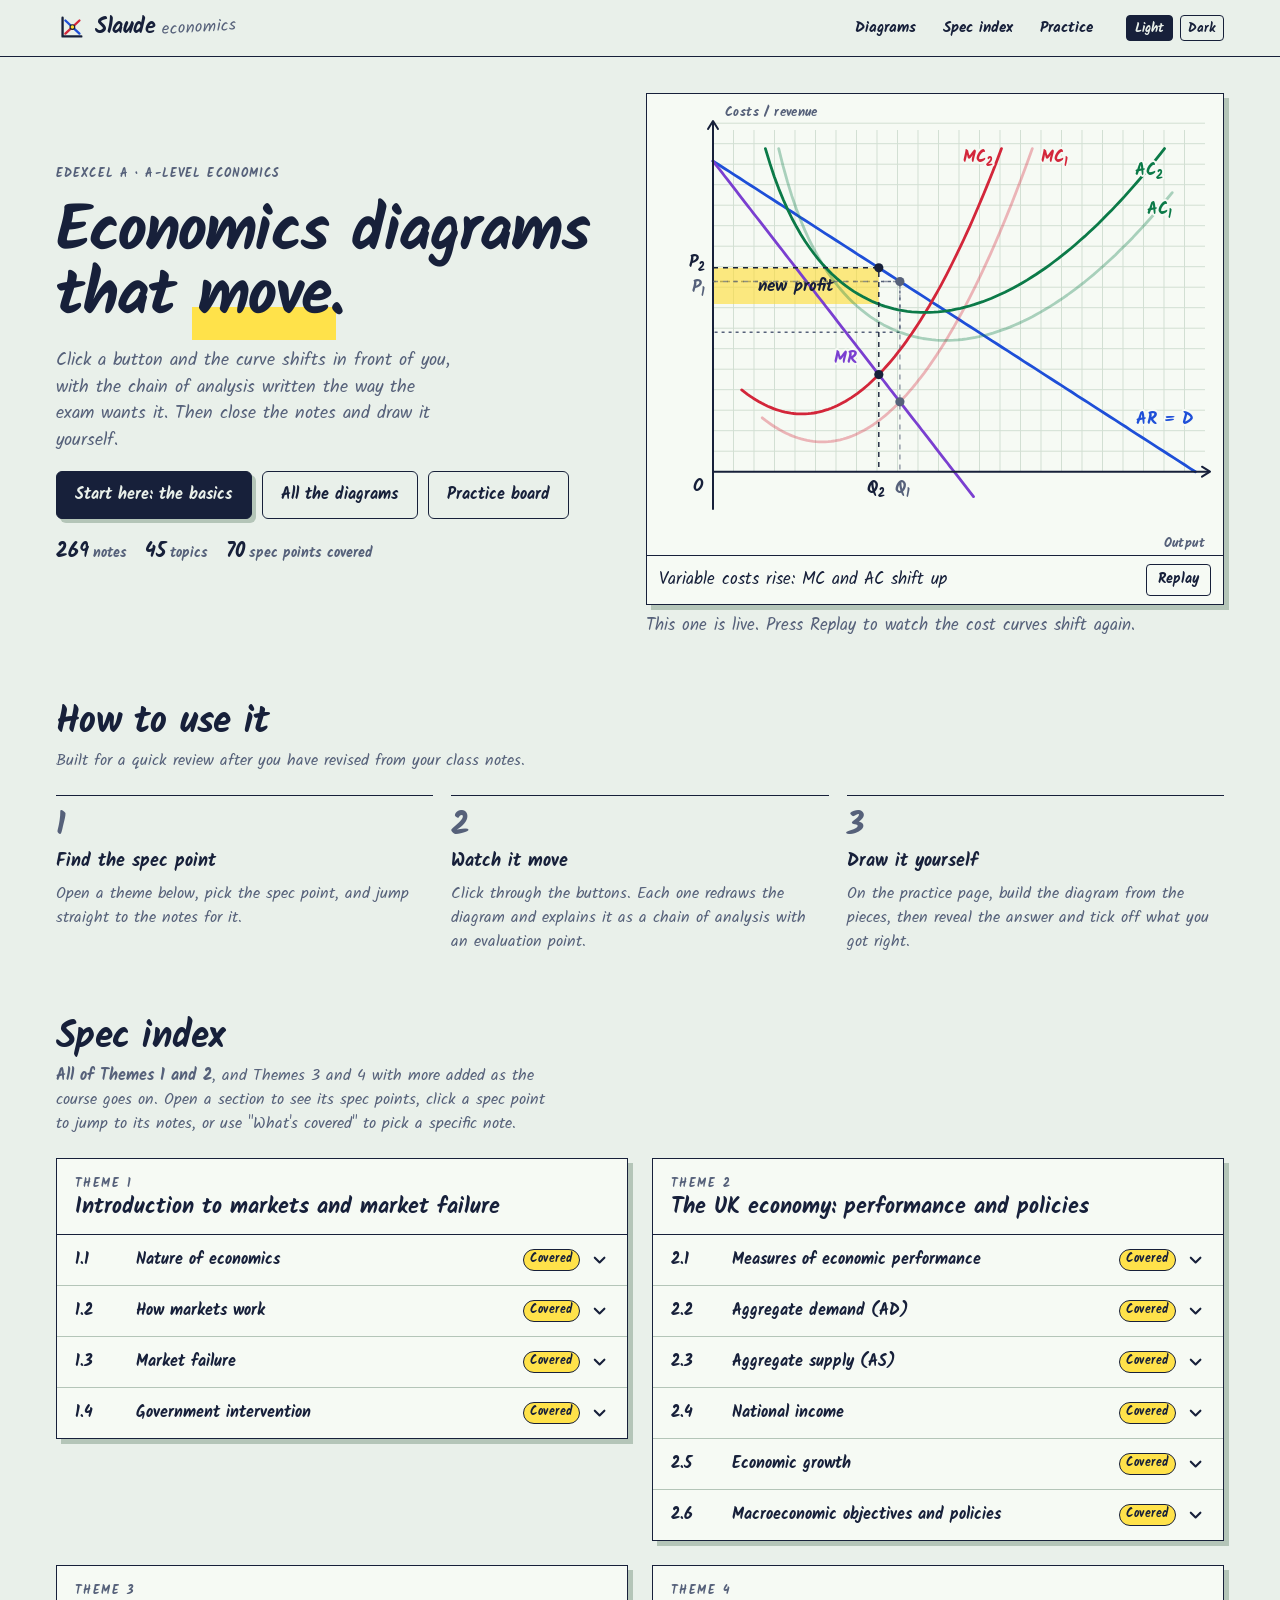
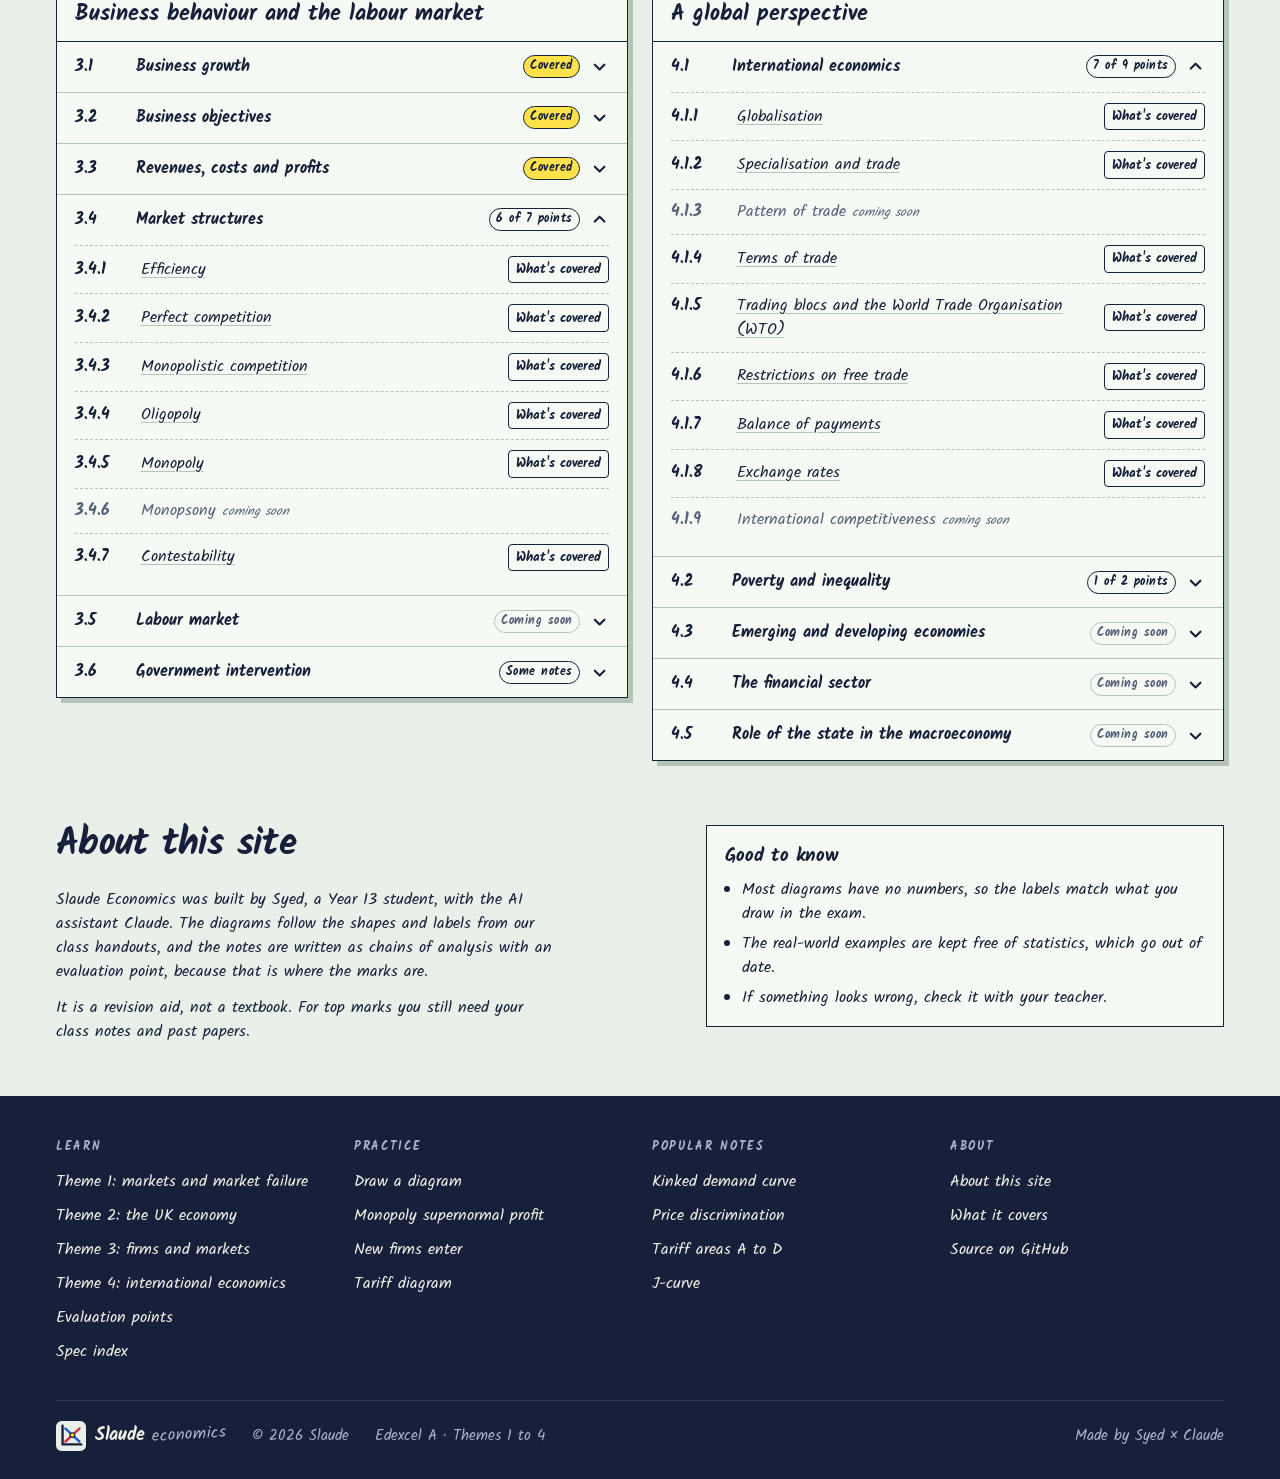
==== commit 3cc83d76: "One font: the handwriting font everywhere, bolder card labels - Kalam for everything: headings, note" ====
--- a/index.html
+++ b/index.html
@@ -13,9 +13,9 @@
 <link rel="icon" href="favicon.svg" type="image/svg+xml">
 <link rel="preconnect" href="https://fonts.googleapis.com">
 <link rel="preconnect" href="https://fonts.gstatic.com" crossorigin>
-<link rel="stylesheet" href="https://fonts.googleapis.com/css2?family=Bricolage+Grotesque:opsz,wght@12..96,600;12..96,800&family=Karla:wght@400;500;700&display=swap">
-<link rel="stylesheet" href="style.css?v=30">
-<link rel="stylesheet" href="site.css?v=30">
+<link rel="stylesheet" href="https://fonts.googleapis.com/css2?family=Kalam:wght@300;400;700&display=swap">
+<link rel="stylesheet" href="style.css?v=31">
+<link rel="stylesheet" href="site.css?v=31">
 <script>try{var m=localStorage.getItem('tof-theme');if(m==='light'||m==='dark')document.documentElement.setAttribute('data-theme',m);}catch(e){}</script>
 </head>
 <body class="home-page">
@@ -51,7 +51,7 @@
       <ul class="facts" id="facts"></ul>
     </div>
     <div class="hero-demo">
-      <div class="frame"><iframe src="learn.html?embed&amp;v=17#costup" title="Live example: a monopolist&#39;s variable costs rise" id="hero-frame"></iframe></div>
+      <div class="frame"><iframe src="learn.html?embed&amp;v=18#costup" title="Live example: a monopolist&#39;s variable costs rise" id="hero-frame"></iframe></div>
       <p class="cap">This one is live. Press Replay to watch the cost curves shift again.</p>
     </div>
   </section>
--- a/style.css
+++ b/style.css
@@ -13,9 +13,10 @@
   --swipe-a:#FFE24A; --swipe-b:#FFB3D1;
   --hover-bg:#FFE24A; --hover-fg:#17203A;
   --foot-bg:#17203A; --foot-fg:#EEF2E6; --foot-soft:#A9B3C9; --foot-line:#2E3A57; --heart:#E5484D;
-  --font-display:"Bricolage Grotesque","Trebuchet MS",sans-serif;
-  --font-body:"Karla","Segoe UI",system-ui,sans-serif;
-  --font-hand:var(--font-body);   /* one font throughout (version 25): the handwriting font is gone */
+  /* one font throughout (version 26): the handwriting font, Kalam, for everything */
+  --font-hand:"Kalam","Comic Sans MS","Segoe Print",cursive;
+  --font-body:var(--font-hand);
+  --font-display:var(--font-hand);
 }
 @media (prefers-color-scheme: dark){
   :root:not([data-theme="light"]){
@@ -53,7 +54,7 @@
 .theme{display:flex;gap:7px}
 .credit{display:flex;flex-direction:column;align-items:flex-end;gap:3px;line-height:1;transform:rotate(-3deg);margin-right:6px}
 .credit-main{background:linear-gradient(transparent 34%,var(--swipe-b) 34% 94%,transparent 94%);padding:0 .35em;white-space:nowrap}
-.credit i{font-family:var(--font-hand);font-style:normal;font-size:.95rem}
+.credit i{font-family:var(--font-hand);font-style:normal;font-size:1.05rem}
 .credit b{font-family:var(--font-display);font-weight:800;font-size:1.45rem;letter-spacing:-.02em}
 .credit small{font-size:.66rem;font-weight:700;letter-spacing:.16em;text-transform:uppercase;color:var(--ink-soft);padding-right:.35em}
 .eyebrow{font-size:.78rem;font-weight:700;letter-spacing:.09em;text-transform:uppercase;color:var(--ink-soft)}
@@ -93,7 +94,7 @@
 #plot svg{display:block;width:100%;height:auto}
 .sheet-foot{display:flex;justify-content:space-between;align-items:center;gap:12px;flex-wrap:wrap;
   border-top:1.5px solid var(--ink);padding:8px 12px;min-height:46px}
-.showing{font-family:var(--font-hand);font-size:.95rem;font-weight:500;line-height:1.3}
+.showing{font-family:var(--font-hand);font-size:1.05rem;line-height:1.3}
 .replay{font:inherit;font-weight:700;font-size:.85rem;padding:.35em .8em;border:1.5px solid var(--ink);
   background:transparent;color:var(--ink);border-radius:4px;cursor:pointer}
 .replay:hover{background:var(--hover-bg);color:var(--hover-fg)}
@@ -148,7 +149,7 @@
 .pay{font-family:var(--font-display);font-weight:800;font-size:1.02rem;line-height:1.2;padding:2px 9px;border:2px solid transparent;border-radius:999px;white-space:nowrap}
 .pay.a{color:var(--pen-ar)} .pay.b{color:var(--pen-mc)}
 .pay.best{border-color:currentColor}
-.hint{font-family:var(--font-hand);font-size:.95rem;line-height:1.4;margin:0}
+.hint{font-family:var(--font-hand);font-size:1.02rem;line-height:1.35;margin:0}
 
 .cr-rows{display:flex;flex-direction:column;gap:7px}
 .cr-row{display:grid;grid-template-columns:4.6em 4.4em minmax(0,1fr);gap:10px;align-items:center}
@@ -181,7 +182,7 @@
 ul.plain.use b{font-family:var(--font-body);font-size:.88rem;line-height:1.35}
 @media (max-width:560px){ ul.plain.use li{grid-template-columns:minmax(0,1fr);gap:2px} }
 .model{border-left:4px solid var(--pen-ar);padding:2px 0 2px 14px}
-.model p:last-child{margin:0;font-family:var(--font-hand);font-size:1rem;font-style:italic;line-height:1.5}
+.model p:last-child{margin:0;font-family:var(--font-hand);font-size:1.08rem;line-height:1.45}
 
 /* text cards shown in the sheet (examples, consumer effects, notes-only topics) */
 .card-list{display:flex;flex-direction:column;gap:14px}
@@ -189,7 +190,7 @@
 .ex:last-child{border-bottom:0;padding-bottom:0}
 .ex h4{margin:0;font-family:var(--font-display);font-weight:800;font-size:1.08rem;line-height:1.25;display:flex;flex-wrap:wrap;gap:8px;align-items:center}
 .ex p{margin:0;font-size:.93rem;line-height:1.45}
-.ex b.k{font-size:.7rem;font-weight:700;letter-spacing:.08em;text-transform:uppercase;color:var(--ink-soft);margin-right:.6em}
+.ex b.k{font-size:.84rem;font-weight:700;letter-spacing:.05em;text-transform:uppercase;color:var(--ink);margin-right:.5em}   /* card labels (Why it fits...): bold, full ink and near text size, so they read as headings (version 26) */
 .chipv{font-family:var(--font-body);font-weight:700;font-size:.78rem;line-height:1.3;padding:.12em .55em;border:1.5px solid var(--ink);border-radius:4px;white-space:nowrap}
 .chipv.yes{background:var(--swipe-a)} .chipv.no{background:var(--swipe-b)}
 .chips-v{display:flex;flex-wrap:wrap;gap:5px}
@@ -236,7 +237,7 @@
 ol.chain li{counter-increment:step;display:grid;grid-template-columns:1.7em minmax(0,1fr);gap:4px}
 ol.chain li::before{content:counter(step);font-family:var(--font-display);font-weight:800;font-size:1.05rem;line-height:1.4;color:var(--ink-soft)}
 ul.plain li{display:grid;grid-template-columns:5.2em minmax(0,1fr);gap:8px}
-ul.plain b{font-family:var(--font-hand);font-size:.95rem;line-height:1.4}
+ul.plain b{font-family:var(--font-hand);font-size:1.1rem;line-height:1.35}
 .k-ar{color:var(--pen-ar)} .k-mr{color:var(--pen-mr)} .k-mc{color:var(--pen-mc)} .k-ac{color:var(--pen-ac)}
 .compare{display:grid;grid-template-columns:repeat(4,minmax(0,1fr));border:1.5px solid var(--ink)}
 .compare div{padding:8px 10px;display:flex;flex-direction:column;gap:1px;min-width:0}
@@ -249,7 +250,7 @@
   .compare div:nth-child(n+3){border-top:1.5px solid var(--ink)}
 }
 .eval .label span{background:linear-gradient(transparent 40%,var(--swipe-b) 40% 95%,transparent 95%);padding:0 .25em;margin:0 -.25em;color:var(--ink)}
-.tip{font-family:var(--font-hand);font-size:1rem;font-weight:500;line-height:1.45;color:var(--pen-mc);max-width:58ch}
+.tip{font-family:var(--font-hand);font-size:1.12rem;line-height:1.4;color:var(--pen-mc);max-width:52ch}
 .page-note{font-size:.85rem;color:var(--ink-soft);border-top:1px solid var(--rule);padding-top:14px}
 @media (prefers-reduced-motion: reduce){.fade{animation:none}}
 
--- a/site.css
+++ b/site.css
@@ -15,7 +15,7 @@
 .brand{display:inline-flex;align-items:center;gap:9px;text-decoration:none;color:var(--ink);margin-right:auto}
 .brand img{width:30px;height:30px;display:block}
 .brand-name{font-family:var(--font-display);font-weight:800;font-size:1.35rem;letter-spacing:-.02em;line-height:1}
-.brand-sub{font-family:var(--font-hand);font-size:1.05rem;line-height:1;color:var(--ink-soft);margin-left:-2px}
+.brand-sub{font-family:var(--font-hand);font-size:1.05rem;line-height:1;color:var(--ink-soft);transform:rotate(-3deg);margin-left:-2px}
 .site-nav{display:flex;gap:4px;align-items:center}
 .site-nav a{font-weight:700;font-size:.95rem;text-decoration:none;padding:.45em .75em;border-radius:6px;color:var(--ink)}
 .site-nav a:hover{background:var(--hover-bg);color:var(--hover-fg)}
